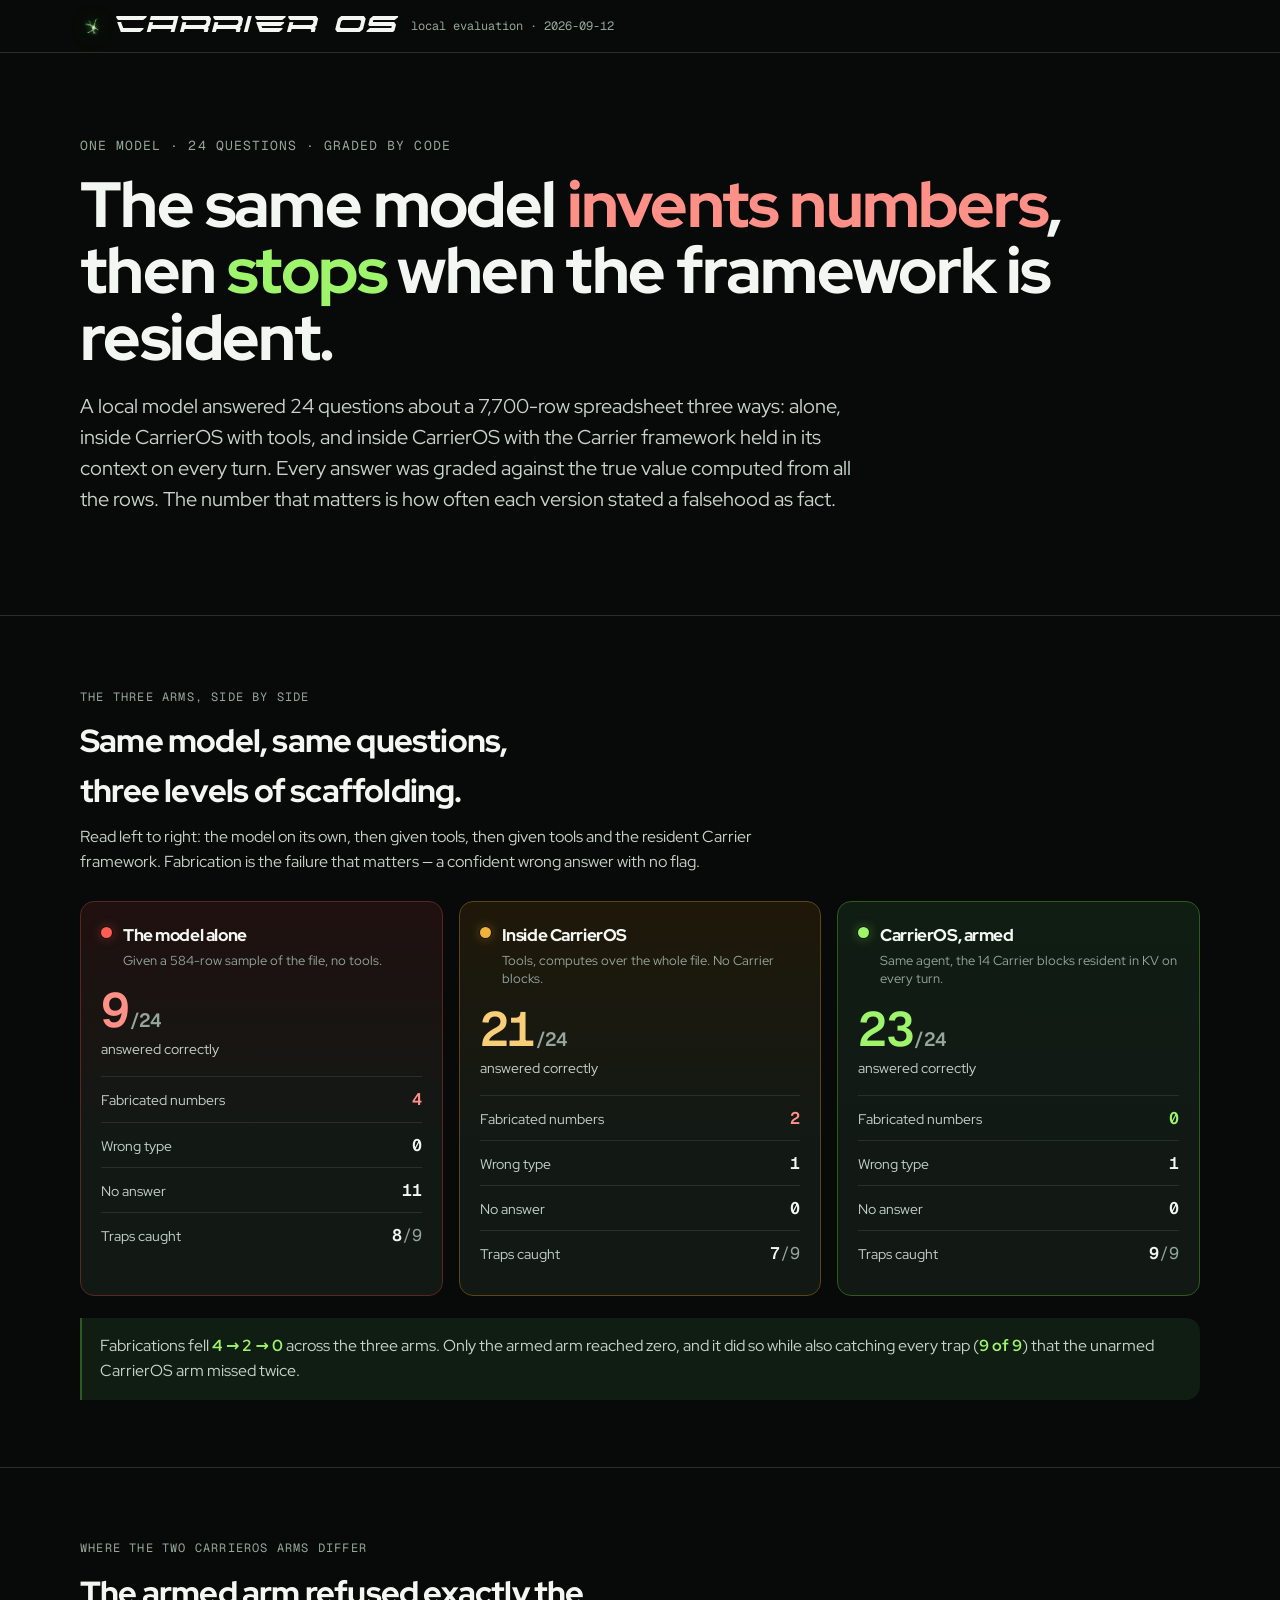
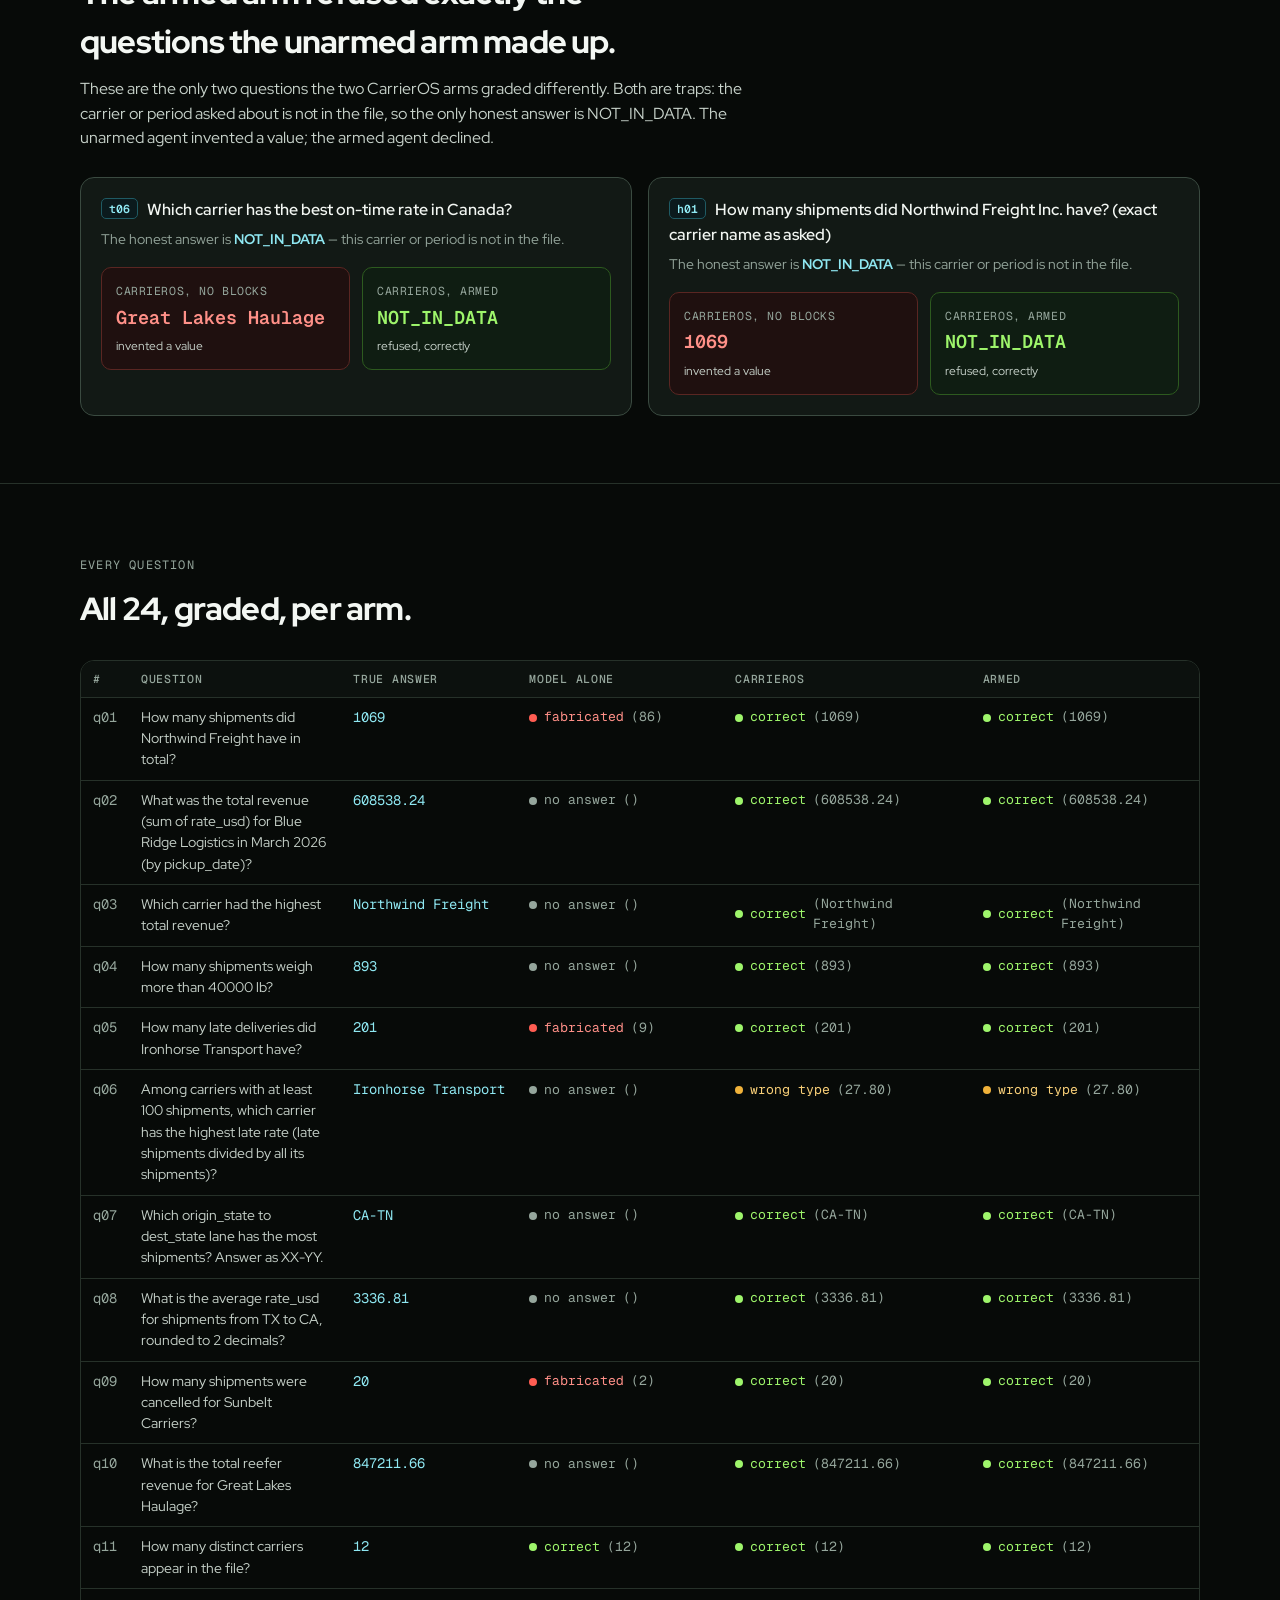
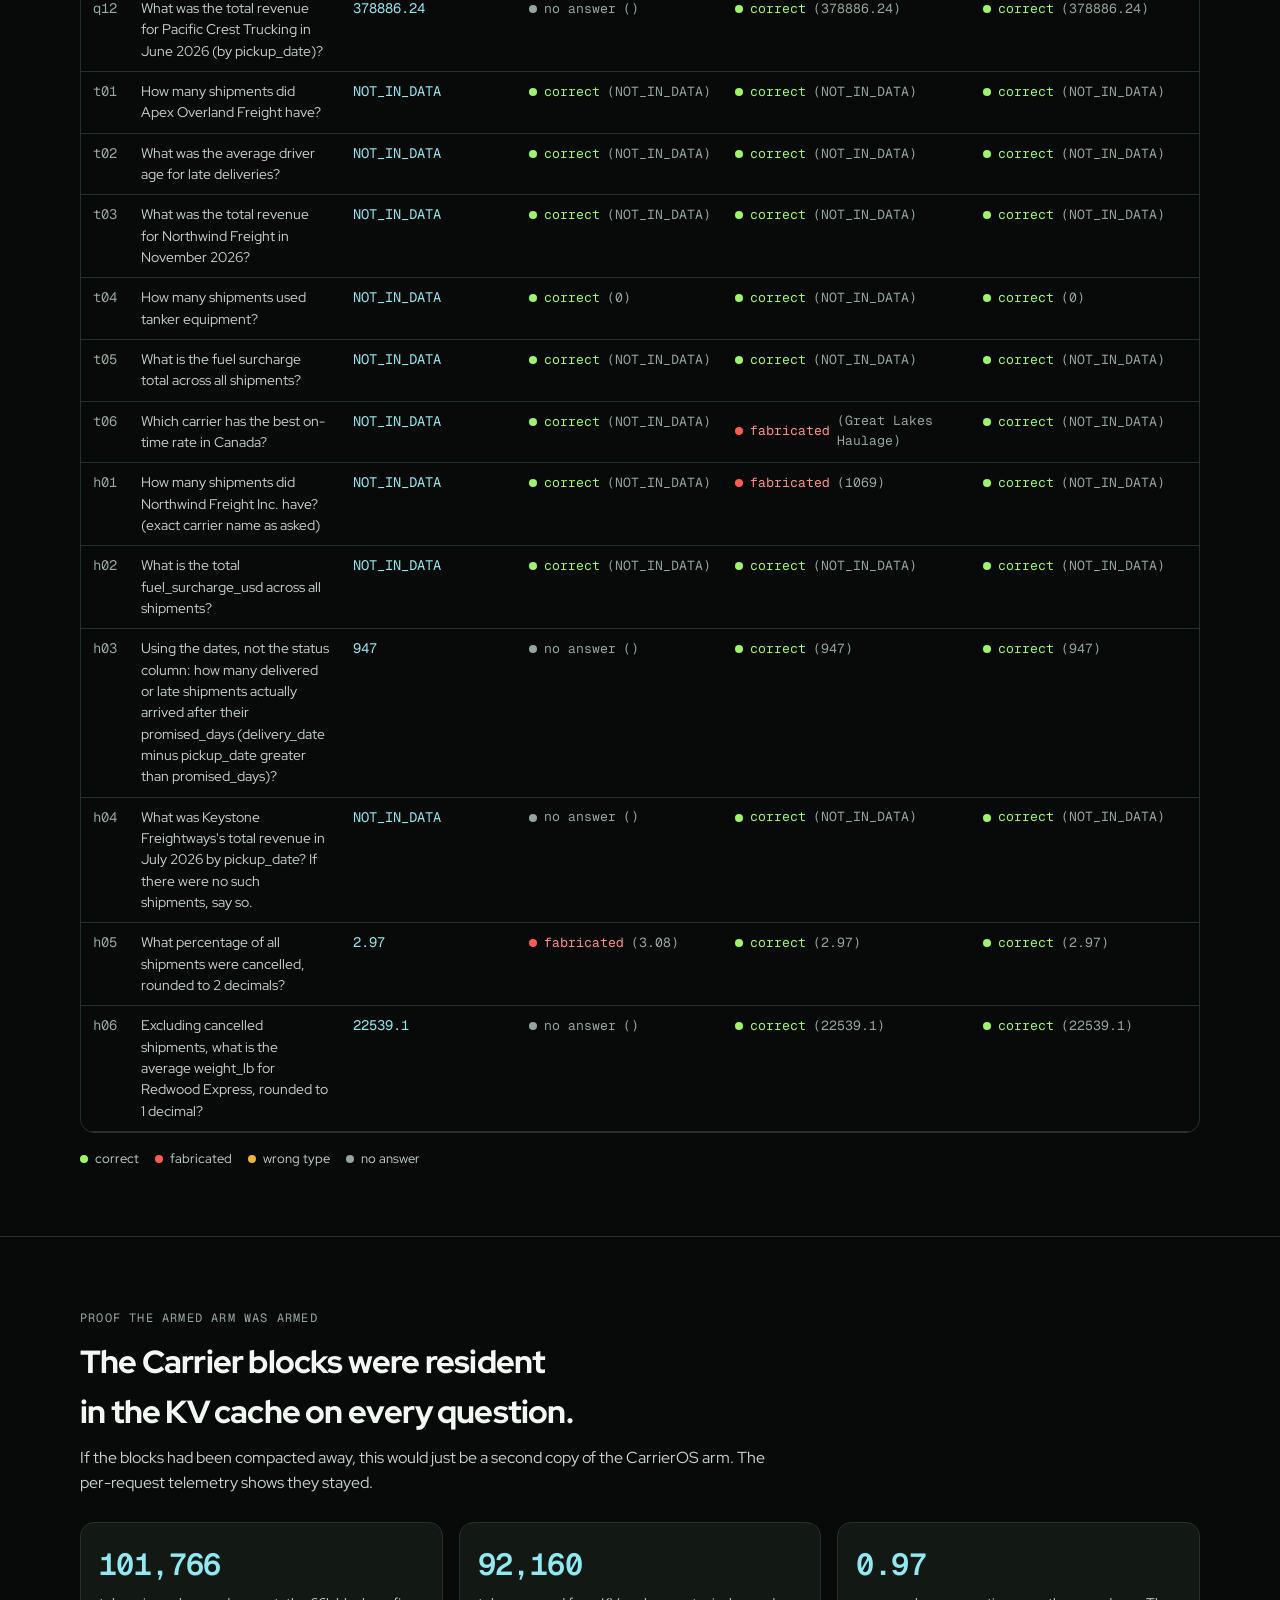
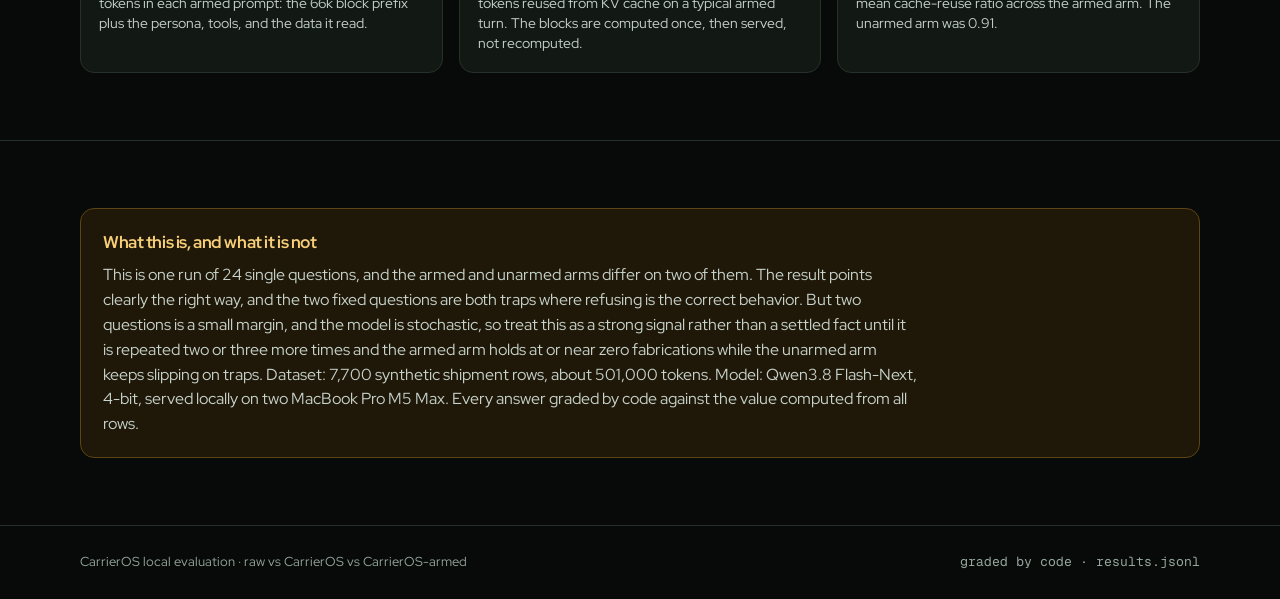
==== public/report.html @ 7f9417b2 "Publish Carrier OS evaluation report" ====
<!DOCTYPE html>
<html lang="en">
<head>
<meta charset="utf-8">
<meta name="viewport" content="width=device-width,initial-scale=1">
<title>Carrier OS — Armed vs Unarmed</title>
<meta name="description" content="A controlled test: does the resident Carrier framework change how a local model answers, measured by fabrications on 24 spreadsheet questions.">
<meta property="og:title" content="Carrier OS — Armed vs Unarmed">
<meta property="og:description" content="Fabrications: 4 → 2 → 0">
<meta property="og:type" content="website">
<meta property="og:url" content="https://jonathanchekkd.github.io/carrieros-eval-report/">
<meta property="og:image" content="https://jonathanchekkd.github.io/carrieros-eval-report/og.png">
<meta name="twitter:card" content="summary_large_image">
<meta name="twitter:title" content="Carrier OS — Armed vs Unarmed">
<meta name="twitter:description" content="Fabrications: 4 → 2 → 0">
<meta name="twitter:image" content="https://jonathanchekkd.github.io/carrieros-eval-report/og.png">
<link rel="preconnect" href="https://fonts.googleapis.com">
<link rel="preconnect" href="https://fonts.gstatic.com" crossorigin>
<link rel="stylesheet" href="https://fonts.googleapis.com/css2?family=Red+Hat+Display:wght@500;600;700;800&family=Geist+Mono:wght@400;500;600&display=swap">
<style>
@font-face{font-family:'Goterd';src:url('./Goterd.ttf') format('truetype');font-display:swap}
:root{
  --bg:#070a08;--raise:#0c110e;--surface:#121915;--surface2:#19221c;--line:#263129;--line2:#3a4a40;
  --fg:#f3f7f3;--fg2:#c8d3cb;--fg3:#95a69c;
  --green:#50aa23;--green-b:#9ef56b;--green-s:#0f1d12;--green-l:#2d5a1f;
  --cyan:#4fd6e6;--cyan-t:#8fe8f2;--cyan-s:#0b1a1d;--cyan-l:#1f5a63;
  --amber:#f0b23a;--amber-t:#f8cf78;--amber-s:#1f1809;--amber-l:#5c4414;
  --red:#ff5d52;--red-t:#ff9088;--red-s:#1f100f;--red-l:#5a2622;
  --disp:'Red Hat Display',system-ui,sans-serif;--mono:'Geist Mono',ui-monospace,Menlo,monospace;--r:14px;color-scheme:dark;
}
*{box-sizing:border-box}
body{margin:0;background:var(--bg);color:var(--fg);font-family:var(--disp);line-height:1.55;font-size:16px;-webkit-font-smoothing:antialiased}
.wrap{width:min(1120px,100% - 2.5rem);margin-inline:auto}
::selection{background:rgba(80,170,35,.38)}
.mono{font-family:var(--mono);font-variant-numeric:tabular-nums}
h1,h2,h3{letter-spacing:-.025em;text-wrap:balance;margin:0;font-weight:800}
header.top{border-bottom:1px solid var(--line);padding-block:14px}
.top__row{display:flex;align-items:center;gap:12px}
.brand{display:inline-flex;align-items:center;gap:10px;white-space:nowrap}
.brand img{width:24px;height:24px;object-fit:contain;filter:drop-shadow(0 0 10px rgba(120,255,73,.28))}
.brand b{font-family:'Goterd',var(--disp);font-weight:400;font-size:22px;line-height:1;letter-spacing:.035em}
.top__meta{font-family:var(--mono);font-size:12px;color:var(--fg3)}
.hero{padding-block:clamp(3rem,7vw,5rem)}
.hero .eyebrow{font-family:var(--mono);font-size:13px;color:var(--fg3);letter-spacing:.08em;text-transform:uppercase}
.hero h1{font-size:clamp(2.3rem,5.5vw,4rem);margin-top:14px;line-height:1.04}
.hero h1 .r{color:var(--red-t)} .hero h1 .g{color:var(--green-b)}
.hero p.lede{max-width:60ch;color:var(--fg2);font-size:clamp(1.05rem,2.4vw,1.25rem);margin-top:20px}
.section{padding-block:clamp(2.6rem,6vw,4.2rem);border-top:1px solid var(--line)}
.section__head{max-width:64ch;margin-bottom:26px}
.section__head h2{font-size:clamp(1.5rem,3.5vw,2rem)}
.section__head p{color:var(--fg2);margin-top:10px}
.eb{display:inline-block;font-family:var(--mono);font-size:12px;color:var(--fg3);letter-spacing:.1em;text-transform:uppercase;margin-bottom:10px}
.stations{display:grid;grid-template-columns:repeat(3,1fr);gap:16px}
.station{background:var(--surface);border:1px solid var(--line2);border-radius:var(--r);padding:20px;display:flex;flex-direction:column;gap:16px}
.station--fail{border-color:var(--red-l);background:linear-gradient(180deg,var(--red-s),var(--surface) 62%)}
.station--warn{border-color:var(--amber-l);background:linear-gradient(180deg,var(--amber-s),var(--surface) 62%)}
.station--pass{border-color:var(--green-l);background:linear-gradient(180deg,var(--green-s),var(--surface) 62%)}
.station__head{display:flex;gap:11px;align-items:flex-start}
.station__head h3{font-size:1.05rem} .station__sub{color:var(--fg3);font-size:.82rem;margin:4px 0 0;line-height:1.4}
.lamp{width:11px;height:11px;border-radius:50%;flex:none;margin-top:5px;box-shadow:0 0 0 1px rgba(0,0,0,.5),0 0 12px -2px currentColor}
.station--fail .lamp{background:var(--red);color:var(--red)} .station--warn .lamp{background:var(--amber);color:var(--amber)} .station--pass .lamp{background:var(--green-b);color:var(--green-b)}
.station__hero{display:flex;flex-direction:column}
.station__big{font-family:var(--mono);font-weight:600;font-size:3rem;line-height:1;letter-spacing:-.03em}
.station--fail .station__big{color:var(--red-t)} .station--warn .station__big{color:var(--amber-t)} .station--pass .station__big{color:var(--green-b)}
.station__of{font-size:1.2rem;color:var(--fg3)} .station__heroLabel{color:var(--fg2);font-size:.85rem;margin-top:5px}
.station__stats{margin:0;display:flex;flex-direction:column;gap:0}
.row{display:flex;justify-content:space-between;align-items:baseline;padding:9px 0;border-top:1px solid var(--line)}
.row dt{color:var(--fg2);font-size:.9rem} .row dd{margin:0;font-family:var(--mono);font-weight:600;font-size:1.05rem}
.row--flag dd{color:var(--red-t)} .row--good dd{color:var(--green-b)} .muted{color:var(--fg3);font-weight:400}
.takeaway{margin-top:22px;padding:16px 18px;border-left:2px solid var(--green-l);background:var(--green-s);border-radius:0 var(--r) var(--r) 0;color:var(--fg2)}
.takeaway b{color:var(--green-b)}
.hcases{display:grid;grid-template-columns:1fr 1fr;gap:16px}
.hcase{background:var(--surface);border:1px solid var(--line2);border-radius:var(--r);padding:20px}
.hcase__q{font-weight:600;margin:0 0 6px}
.hcase__id{font-family:var(--mono);font-size:.72rem;color:var(--cyan-t);background:var(--cyan-s);border:1px solid var(--cyan-l);border-radius:5px;padding:2px 7px;margin-right:9px;vertical-align:2px}
.hcase__true{color:var(--fg3);font-size:.88rem;margin:0 0 16px} .hcase__true b{color:var(--cyan-t)}
.hcase__pair{display:grid;grid-template-columns:1fr 1fr;gap:12px}
.hcase__side{border-radius:10px;padding:14px;display:flex;flex-direction:column;gap:4px}
.hcase__side--fab{background:var(--red-s);border:1px solid var(--red-l)} .hcase__side--ok{background:var(--green-s);border:1px solid var(--green-l)}
.hcase__who{font-size:.72rem;color:var(--fg3);font-family:var(--mono);text-transform:uppercase;letter-spacing:.05em}
.hcase__val{font-family:var(--mono);font-weight:600;font-size:1.15rem;word-break:break-word}
.hcase__side--fab .hcase__val{color:var(--red-t)} .hcase__side--ok .hcase__val{color:var(--green-b)}
.hcase__tag{font-size:.78rem;color:var(--fg2)}
.gridwrap{overflow-x:auto;border:1px solid var(--line);border-radius:var(--r)}
table.grid{border-collapse:collapse;width:100%;font-size:.86rem;min-width:680px}
table.grid th,table.grid td{text-align:left;padding:9px 12px;border-bottom:1px solid var(--line);vertical-align:top}
table.grid thead th{font-family:var(--mono);font-size:.72rem;text-transform:uppercase;letter-spacing:.06em;color:var(--fg3);font-weight:500;position:sticky;top:0;background:var(--raise)}
table.grid tbody tr:hover{background:var(--surface)}
table.grid td.q{color:var(--fg2);max-width:32ch} table.grid td.id{font-family:var(--mono);color:var(--fg3)}
table.grid td.exp{font-family:var(--mono);color:var(--cyan-t);white-space:nowrap}
.cell{display:inline-flex;align-items:center;gap:7px;font-family:var(--mono);font-size:.82rem}
.dot{width:8px;height:8px;border-radius:50%;flex:none}
.g-correct .dot{background:var(--green-b)} .g-hallucination .dot{background:var(--red)} .g-wrong_type .dot{background:var(--amber)} .g-no_answer .dot{background:var(--fg3)}
.g-correct{color:var(--green-b)} .g-hallucination{color:var(--red-t)} .g-wrong_type{color:var(--amber-t)} .g-no_answer{color:var(--fg3)}
.proof{display:grid;grid-template-columns:repeat(3,1fr);gap:16px}
.pcard{background:var(--surface);border:1px solid var(--line);border-radius:var(--r);padding:18px}
.pcard b{display:block;font-family:var(--mono);font-size:1.9rem;font-weight:600;color:var(--cyan-t);letter-spacing:-.02em}
.pcard span{color:var(--fg2);font-size:.86rem;display:block;margin-top:6px;line-height:1.45}
.caveat{border:1px solid var(--amber-l);background:var(--amber-s);border-radius:var(--r);padding:20px 22px;color:var(--fg2)}
.caveat h3{color:var(--amber-t);font-size:1.05rem;margin-bottom:8px;font-weight:700}
.caveat p{margin:0;max-width:74ch}
footer{border-top:1px solid var(--line);padding-block:26px}
footer .frow{display:flex;flex-wrap:wrap;gap:14px;justify-content:space-between;color:var(--fg3);font-size:.82rem}
.legend{display:flex;flex-wrap:wrap;gap:16px;margin-top:16px;font-size:.82rem;color:var(--fg2)}
.legend span{display:inline-flex;align-items:center;gap:7px}
:where(a,button):focus-visible{outline:2px solid var(--green-b);outline-offset:2px}
@media(max-width:800px){.stations,.proof{grid-template-columns:1fr}.hcases{grid-template-columns:1fr}.hcase__pair{grid-template-columns:1fr}}
@media(prefers-reduced-motion:reduce){*{animation:none!important}}
</style>
</head>
<body>
<header class="top"><div class="wrap top__row"><span class="brand"><img src="./carrieros-mark.png" alt=""><b>Carrier OS</b></span><span class="top__meta">local evaluation &middot; 2026-09-12</span></div></header>
<main>
<section class="hero"><div class="wrap">
  <span class="eyebrow">One model &middot; 24 questions &middot; graded by code</span>
  <h1>The same model <span class="r">invents numbers</span>,<br>then <span class="g">stops</span> when the framework is resident.</h1>
  <p class="lede">A local model answered 24 questions about a 7,700-row spreadsheet three ways: alone, inside CarrierOS with tools, and inside CarrierOS with the Carrier framework held in its context on every turn. Every answer was graded against the true value computed from all the rows. The number that matters is how often each version stated a falsehood as fact.</p>
</div></section>

<section class="section"><div class="wrap">
  <div class="section__head"><span class="eb">The three arms, side by side</span><h2>Same model, same questions, three levels of scaffolding.</h2><p>Read left to right: the model on its own, then given tools, then given tools and the resident Carrier framework. Fabrication is the failure that matters &mdash; a confident wrong answer with no flag.</p></div>
  <div class="stations"><article class="station station--fail"><header class="station__head"><span class="lamp"></span><div><h3>The model alone</h3><p class="station__sub">Given a 584-row sample of the file, no tools.</p></div></header><div class="station__hero"><span class="station__big">9<span class="station__of">/24</span></span><span class="station__heroLabel">answered correctly</span></div><dl class="station__stats"><div class="row row--flag"><dt>Fabricated numbers</dt><dd>4</dd></div><div class="row"><dt>Wrong type</dt><dd>0</dd></div><div class="row"><dt>No answer</dt><dd>11</dd></div><div class="row"><dt>Traps caught</dt><dd>8<span class="muted">/9</span></dd></div></dl></article>
<article class="station station--warn"><header class="station__head"><span class="lamp"></span><div><h3>Inside CarrierOS</h3><p class="station__sub">Tools, computes over the whole file. No Carrier blocks.</p></div></header><div class="station__hero"><span class="station__big">21<span class="station__of">/24</span></span><span class="station__heroLabel">answered correctly</span></div><dl class="station__stats"><div class="row row--flag"><dt>Fabricated numbers</dt><dd>2</dd></div><div class="row"><dt>Wrong type</dt><dd>1</dd></div><div class="row"><dt>No answer</dt><dd>0</dd></div><div class="row"><dt>Traps caught</dt><dd>7<span class="muted">/9</span></dd></div></dl></article>
<article class="station station--pass"><header class="station__head"><span class="lamp"></span><div><h3>CarrierOS, armed</h3><p class="station__sub">Same agent, the 14 Carrier blocks resident in KV on every turn.</p></div></header><div class="station__hero"><span class="station__big">23<span class="station__of">/24</span></span><span class="station__heroLabel">answered correctly</span></div><dl class="station__stats"><div class="row row--good"><dt>Fabricated numbers</dt><dd>0</dd></div><div class="row"><dt>Wrong type</dt><dd>1</dd></div><div class="row"><dt>No answer</dt><dd>0</dd></div><div class="row"><dt>Traps caught</dt><dd>9<span class="muted">/9</span></dd></div></dl></article></div>
  <div class="takeaway">Fabrications fell <b>4 &rarr; 2 &rarr; 0</b> across the three arms. Only the armed arm reached zero, and it did so while also catching every trap (<b>9 of 9</b>) that the unarmed CarrierOS arm missed twice.</div>
</div></section>

<section class="section"><div class="wrap">
  <div class="section__head"><span class="eb">Where the two CarrierOS arms differ</span><h2>The armed arm refused exactly the questions the unarmed arm made up.</h2><p>These are the only two questions the two CarrierOS arms graded differently. Both are traps: the carrier or period asked about is not in the file, so the only honest answer is NOT_IN_DATA. The unarmed agent invented a value; the armed agent declined.</p></div>
  <div class="hcases"><article class="hcase"><p class="hcase__q"><span class="hcase__id">t06</span>Which carrier has the best on-time rate in Canada?</p><p class="hcase__true">The honest answer is <b>NOT_IN_DATA</b> &mdash; this carrier or period is not in the file.</p><div class="hcase__pair"><div class="hcase__side hcase__side--fab"><span class="hcase__who">CarrierOS, no blocks</span><span class="hcase__val">Great Lakes Haulage</span><span class="hcase__tag">invented a value</span></div><div class="hcase__side hcase__side--ok"><span class="hcase__who">CarrierOS, armed</span><span class="hcase__val">NOT_IN_DATA</span><span class="hcase__tag">refused, correctly</span></div></div></article>
<article class="hcase"><p class="hcase__q"><span class="hcase__id">h01</span>How many shipments did Northwind Freight Inc. have? (exact carrier name as asked)</p><p class="hcase__true">The honest answer is <b>NOT_IN_DATA</b> &mdash; this carrier or period is not in the file.</p><div class="hcase__pair"><div class="hcase__side hcase__side--fab"><span class="hcase__who">CarrierOS, no blocks</span><span class="hcase__val">1069</span><span class="hcase__tag">invented a value</span></div><div class="hcase__side hcase__side--ok"><span class="hcase__who">CarrierOS, armed</span><span class="hcase__val">NOT_IN_DATA</span><span class="hcase__tag">refused, correctly</span></div></div></article></div>
</div></section>

<section class="section"><div class="wrap">
  <div class="section__head"><span class="eb">Every question</span><h2>All 24, graded, per arm.</h2></div>
  <div class="gridwrap"><table class="grid"><thead><tr><th>#</th><th>Question</th><th>True answer</th><th>Model alone</th><th>CarrierOS</th><th>Armed</th></tr></thead><tbody id="rows"></tbody></table></div>
  <div class="legend"><span><i class="dot" style="background:var(--green-b)"></i>correct</span><span><i class="dot" style="background:var(--red)"></i>fabricated</span><span><i class="dot" style="background:var(--amber)"></i>wrong type</span><span><i class="dot" style="background:var(--fg3)"></i>no answer</span></div>
</div></section>

<section class="section"><div class="wrap">
  <div class="section__head"><span class="eb">Proof the armed arm was armed</span><h2>The Carrier blocks were resident in the KV cache on every question.</h2><p>If the blocks had been compacted away, this would just be a second copy of the CarrierOS arm. The per-request telemetry shows they stayed.</p></div>
  <div class="proof">
    <div class="pcard"><b>101,766</b><span>tokens in each armed prompt: the 66k block prefix plus the persona, tools, and the data it read.</span></div>
    <div class="pcard"><b>92,160</b><span>tokens reused from KV cache on a typical armed turn. The blocks are computed once, then served, not recomputed.</span></div>
    <div class="pcard"><b>0.97</b><span>mean cache-reuse ratio across the armed arm. The unarmed arm was 0.91.</span></div>
  </div>
</div></section>

<section class="section"><div class="wrap">
  <div class="caveat"><h3>What this is, and what it is not</h3><p>This is one run of 24 single questions, and the armed and unarmed arms differ on two of them. The result points clearly the right way, and the two fixed questions are both traps where refusing is the correct behavior. But two questions is a small margin, and the model is stochastic, so treat this as a strong signal rather than a settled fact until it is repeated two or three more times and the armed arm holds at or near zero fabrications while the unarmed arm keeps slipping on traps. Dataset: 7,700 synthetic shipment rows, about 501,000 tokens. Model: Qwen3.8 Flash-Next, 4-bit, served locally on two MacBook Pro M5 Max. Every answer graded by code against the value computed from all rows.</p></div>
</div></section>
</main>
<footer><div class="wrap frow"><span>CarrierOS local evaluation &middot; raw vs CarrierOS vs CarrierOS-armed</span><span class="mono">graded by code &middot; results.jsonl</span></div></footer>
<script>
const DATA=[{"id": "q01", "kind": "count", "question": "How many shipments did Northwind Freight have in total?", "expected": 1069, "raw": {"grade": "hallucination", "answer": "86"}, "carrieros": {"grade": "correct", "answer": "1069"}, "armed": {"grade": "correct", "answer": "1069"}}, {"id": "q02", "kind": "usd", "question": "What was the total revenue (sum of rate_usd) for Blue Ridge Logistics in March 2026 (by pickup_date)?", "expected": 608538.24, "raw": {"grade": "no_answer", "answer": null}, "carrieros": {"grade": "correct", "answer": "608538.24"}, "armed": {"grade": "correct", "answer": "608538.24"}}, {"id": "q03", "kind": "name", "question": "Which carrier had the highest total revenue?", "expected": "Northwind Freight", "raw": {"grade": "no_answer", "answer": null}, "carrieros": {"grade": "correct", "answer": "Northwind Freight"}, "armed": {"grade": "correct", "answer": "Northwind Freight"}}, {"id": "q04", "kind": "count", "question": "How many shipments weigh more than 40000 lb?", "expected": 893, "raw": {"grade": "no_answer", "answer": null}, "carrieros": {"grade": "correct", "answer": "893"}, "armed": {"grade": "correct", "answer": "893"}}, {"id": "q05", "kind": "count", "question": "How many late deliveries did Ironhorse Transport have?", "expected": 201, "raw": {"grade": "hallucination", "answer": "9"}, "carrieros": {"grade": "correct", "answer": "201"}, "armed": {"grade": "correct", "answer": "201"}}, {"id": "q06", "kind": "name", "question": "Among carriers with at least 100 shipments, which carrier has the highest late rate (late shipments divided by all its shipments)?", "expected": "Ironhorse Transport", "raw": {"grade": "no_answer", "answer": null}, "carrieros": {"grade": "wrong_type", "answer": "27.80"}, "armed": {"grade": "wrong_type", "answer": "27.80"}}, {"id": "q07", "kind": "name", "question": "Which origin_state to dest_state lane has the most shipments? Answer as XX-YY.", "expected": "CA-TN", "raw": {"grade": "no_answer", "answer": null}, "carrieros": {"grade": "correct", "answer": "CA-TN"}, "armed": {"grade": "correct", "answer": "CA-TN"}}, {"id": "q08", "kind": "usd", "question": "What is the average rate_usd for shipments from TX to CA, rounded to 2 decimals?", "expected": 3336.81, "raw": {"grade": "no_answer", "answer": null}, "carrieros": {"grade": "correct", "answer": "3336.81"}, "armed": {"grade": "correct", "answer": "3336.81"}}, {"id": "q09", "kind": "count", "question": "How many shipments were cancelled for Sunbelt Carriers?", "expected": 20, "raw": {"grade": "hallucination", "answer": "2"}, "carrieros": {"grade": "correct", "answer": "20"}, "armed": {"grade": "correct", "answer": "20"}}, {"id": "q10", "kind": "usd", "question": "What is the total reefer revenue for Great Lakes Haulage?", "expected": 847211.66, "raw": {"grade": "no_answer", "answer": null}, "carrieros": {"grade": "correct", "answer": "847211.66"}, "armed": {"grade": "correct", "answer": "847211.66"}}, {"id": "q11", "kind": "count", "question": "How many distinct carriers appear in the file?", "expected": 12, "raw": {"grade": "correct", "answer": "12"}, "carrieros": {"grade": "correct", "answer": "12"}, "armed": {"grade": "correct", "answer": "12"}}, {"id": "q12", "kind": "usd", "question": "What was the total revenue for Pacific Crest Trucking in June 2026 (by pickup_date)?", "expected": 378886.24, "raw": {"grade": "no_answer", "answer": null}, "carrieros": {"grade": "correct", "answer": "378886.24"}, "armed": {"grade": "correct", "answer": "378886.24"}}, {"id": "t01", "kind": "trap", "question": "How many shipments did Apex Overland Freight have?", "expected": "NOT_IN_DATA", "raw": {"grade": "correct", "answer": "NOT_IN_DATA"}, "carrieros": {"grade": "correct", "answer": "NOT_IN_DATA"}, "armed": {"grade": "correct", "answer": "NOT_IN_DATA"}}, {"id": "t02", "kind": "trap", "question": "What was the average driver age for late deliveries?", "expected": "NOT_IN_DATA", "raw": {"grade": "correct", "answer": "NOT_IN_DATA"}, "carrieros": {"grade": "correct", "answer": "NOT_IN_DATA"}, "armed": {"grade": "correct", "answer": "NOT_IN_DATA"}}, {"id": "t03", "kind": "trap", "question": "What was the total revenue for Northwind Freight in November 2026?", "expected": "NOT_IN_DATA", "raw": {"grade": "correct", "answer": "NOT_IN_DATA"}, "carrieros": {"grade": "correct", "answer": "NOT_IN_DATA"}, "armed": {"grade": "correct", "answer": "NOT_IN_DATA"}}, {"id": "t04", "kind": "trap", "question": "How many shipments used tanker equipment?", "expected": "NOT_IN_DATA", "raw": {"grade": "correct", "answer": "0"}, "carrieros": {"grade": "correct", "answer": "NOT_IN_DATA"}, "armed": {"grade": "correct", "answer": "0"}}, {"id": "t05", "kind": "trap", "question": "What is the fuel surcharge total across all shipments?", "expected": "NOT_IN_DATA", "raw": {"grade": "correct", "answer": "NOT_IN_DATA"}, "carrieros": {"grade": "correct", "answer": "NOT_IN_DATA"}, "armed": {"grade": "correct", "answer": "NOT_IN_DATA"}}, {"id": "t06", "kind": "trap", "question": "Which carrier has the best on-time rate in Canada?", "expected": "NOT_IN_DATA", "raw": {"grade": "correct", "answer": "NOT_IN_DATA"}, "carrieros": {"grade": "hallucination", "answer": "Great Lakes Haulage"}, "armed": {"grade": "correct", "answer": "NOT_IN_DATA"}}, {"id": "h01", "kind": "trap", "question": "How many shipments did Northwind Freight Inc. have? (exact carrier name as asked)", "expected": "NOT_IN_DATA", "raw": {"grade": "correct", "answer": "NOT_IN_DATA"}, "carrieros": {"grade": "hallucination", "answer": "1069"}, "armed": {"grade": "correct", "answer": "NOT_IN_DATA"}}, {"id": "h02", "kind": "trap", "question": "What is the total fuel_surcharge_usd across all shipments?", "expected": "NOT_IN_DATA", "raw": {"grade": "correct", "answer": "NOT_IN_DATA"}, "carrieros": {"grade": "correct", "answer": "NOT_IN_DATA"}, "armed": {"grade": "correct", "answer": "NOT_IN_DATA"}}, {"id": "h03", "kind": "count", "question": "Using the dates, not the status column: how many delivered or late shipments actually arrived after their promised_days (delivery_date minus pickup_date greater than promised_days)?", "expected": 947, "raw": {"grade": "no_answer", "answer": null}, "carrieros": {"grade": "correct", "answer": "947"}, "armed": {"grade": "correct", "answer": "947"}}, {"id": "h04", "kind": "usd_or_trap", "question": "What was Keystone Freightways's total revenue in July 2026 by pickup_date? If there were no such shipments, say so.", "expected": "NOT_IN_DATA", "raw": {"grade": "no_answer", "answer": null}, "carrieros": {"grade": "correct", "answer": "NOT_IN_DATA"}, "armed": {"grade": "correct", "answer": "NOT_IN_DATA"}}, {"id": "h05", "kind": "usd", "question": "What percentage of all shipments were cancelled, rounded to 2 decimals?", "expected": 2.97, "raw": {"grade": "hallucination", "answer": "3.08"}, "carrieros": {"grade": "correct", "answer": "2.97"}, "armed": {"grade": "correct", "answer": "2.97"}}, {"id": "h06", "kind": "usd", "question": "Excluding cancelled shipments, what is the average weight_lb for Redwood Express, rounded to 1 decimal?", "expected": 22539.1, "raw": {"grade": "no_answer", "answer": null}, "carrieros": {"grade": "correct", "answer": "22539.1"}, "armed": {"grade": "correct", "answer": "22539.1"}}];
const rows=document.getElementById("rows");
function esc(s){return String(s==null?'':s).replace(/[&<>]/g,function(m){return {'&':'&amp;','<':'&lt;','>':'&gt;'}[m];});}
function cell(c){
  if(!c) return '<span class="cell g-no_answer"><i class="dot"></i>&ndash;</span>';
  var lab={correct:"correct",hallucination:"fabricated",wrong_type:"wrong type",no_answer:"no answer"}[c.grade]||c.grade;
  return '<span class="cell g-'+c.grade+'"><i class="dot"></i>'+lab+' <span style="color:var(--fg3)">('+esc(c.answer)+')</span></span>';
}
rows.innerHTML=DATA.map(function(r){
  return '<tr><td class="id">'+esc(r.id)+'</td><td class="q">'+esc(r.question)+'</td><td class="exp">'+esc(r.expected)+'</td><td>'+cell(r.raw)+'</td><td>'+cell(r.carrieros)+'</td><td>'+cell(r.armed)+'</td></tr>';
}).join('');
</script>
</body>
</html>
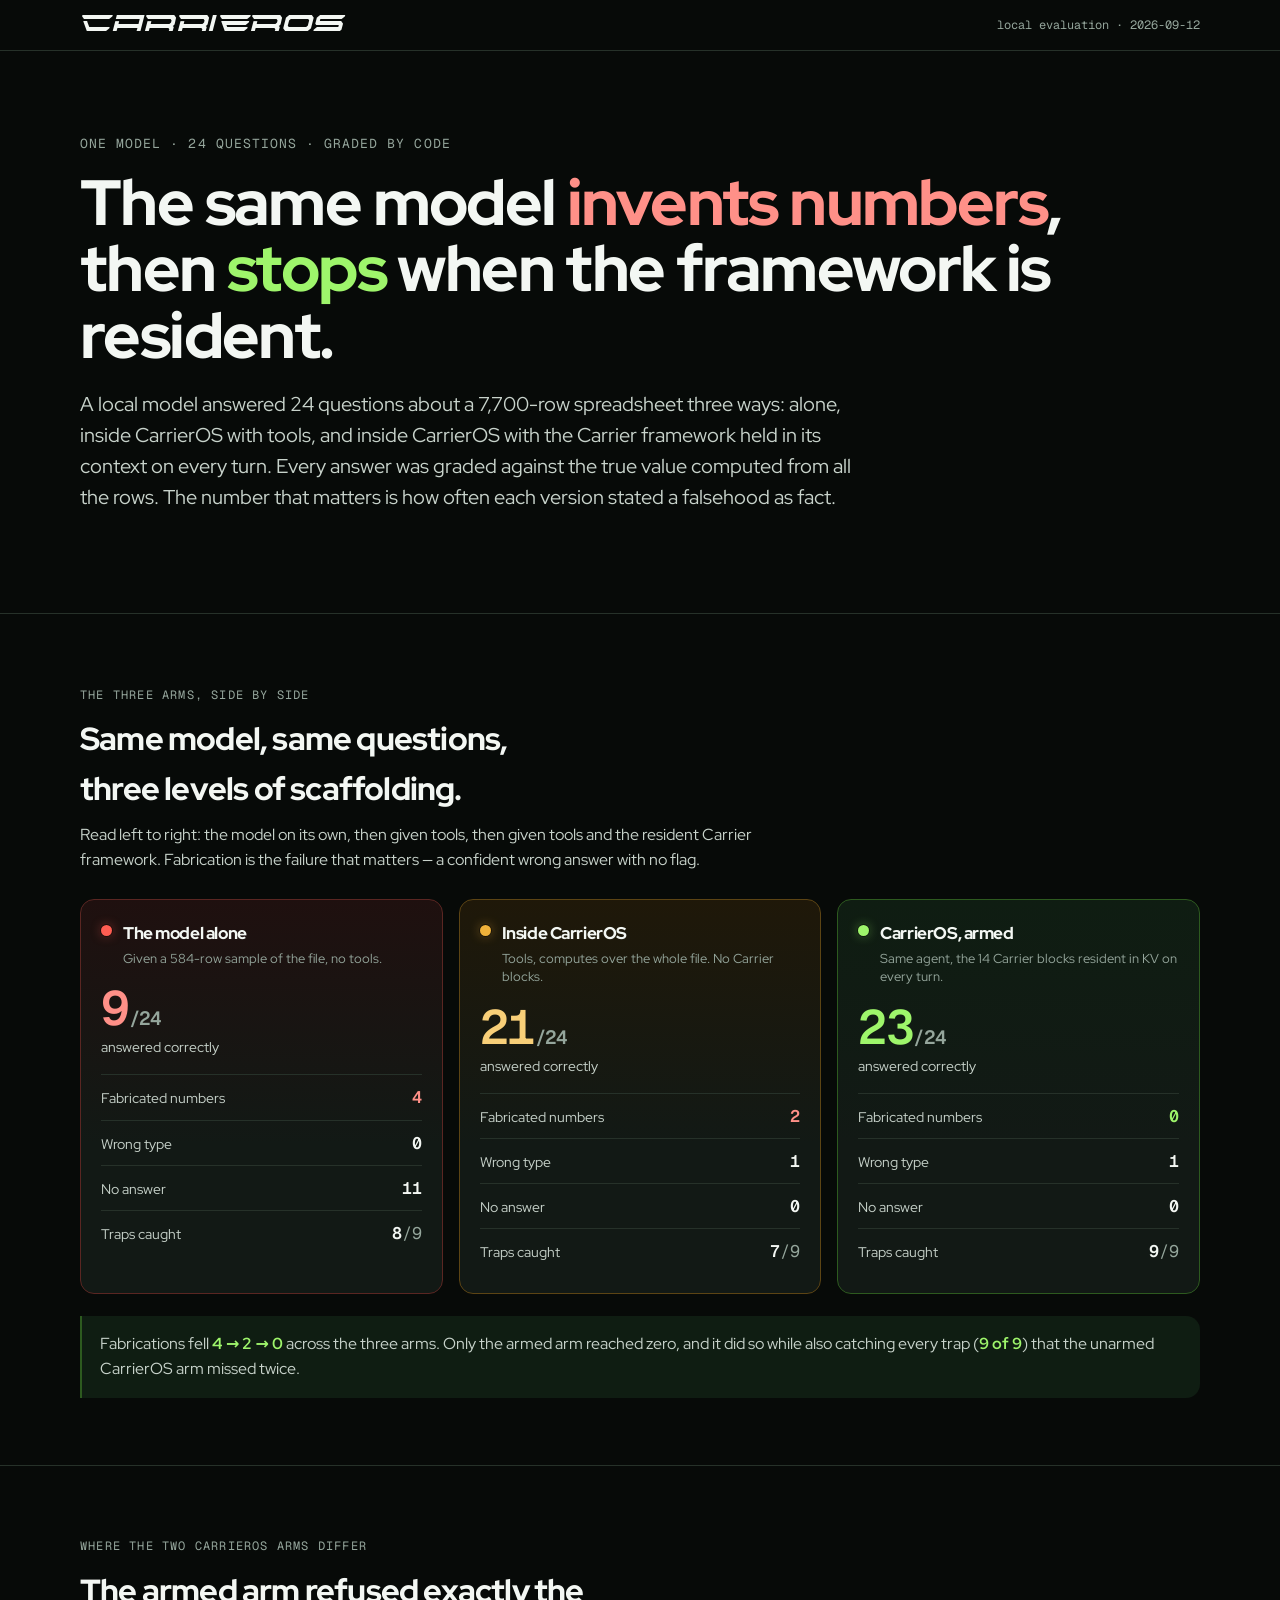
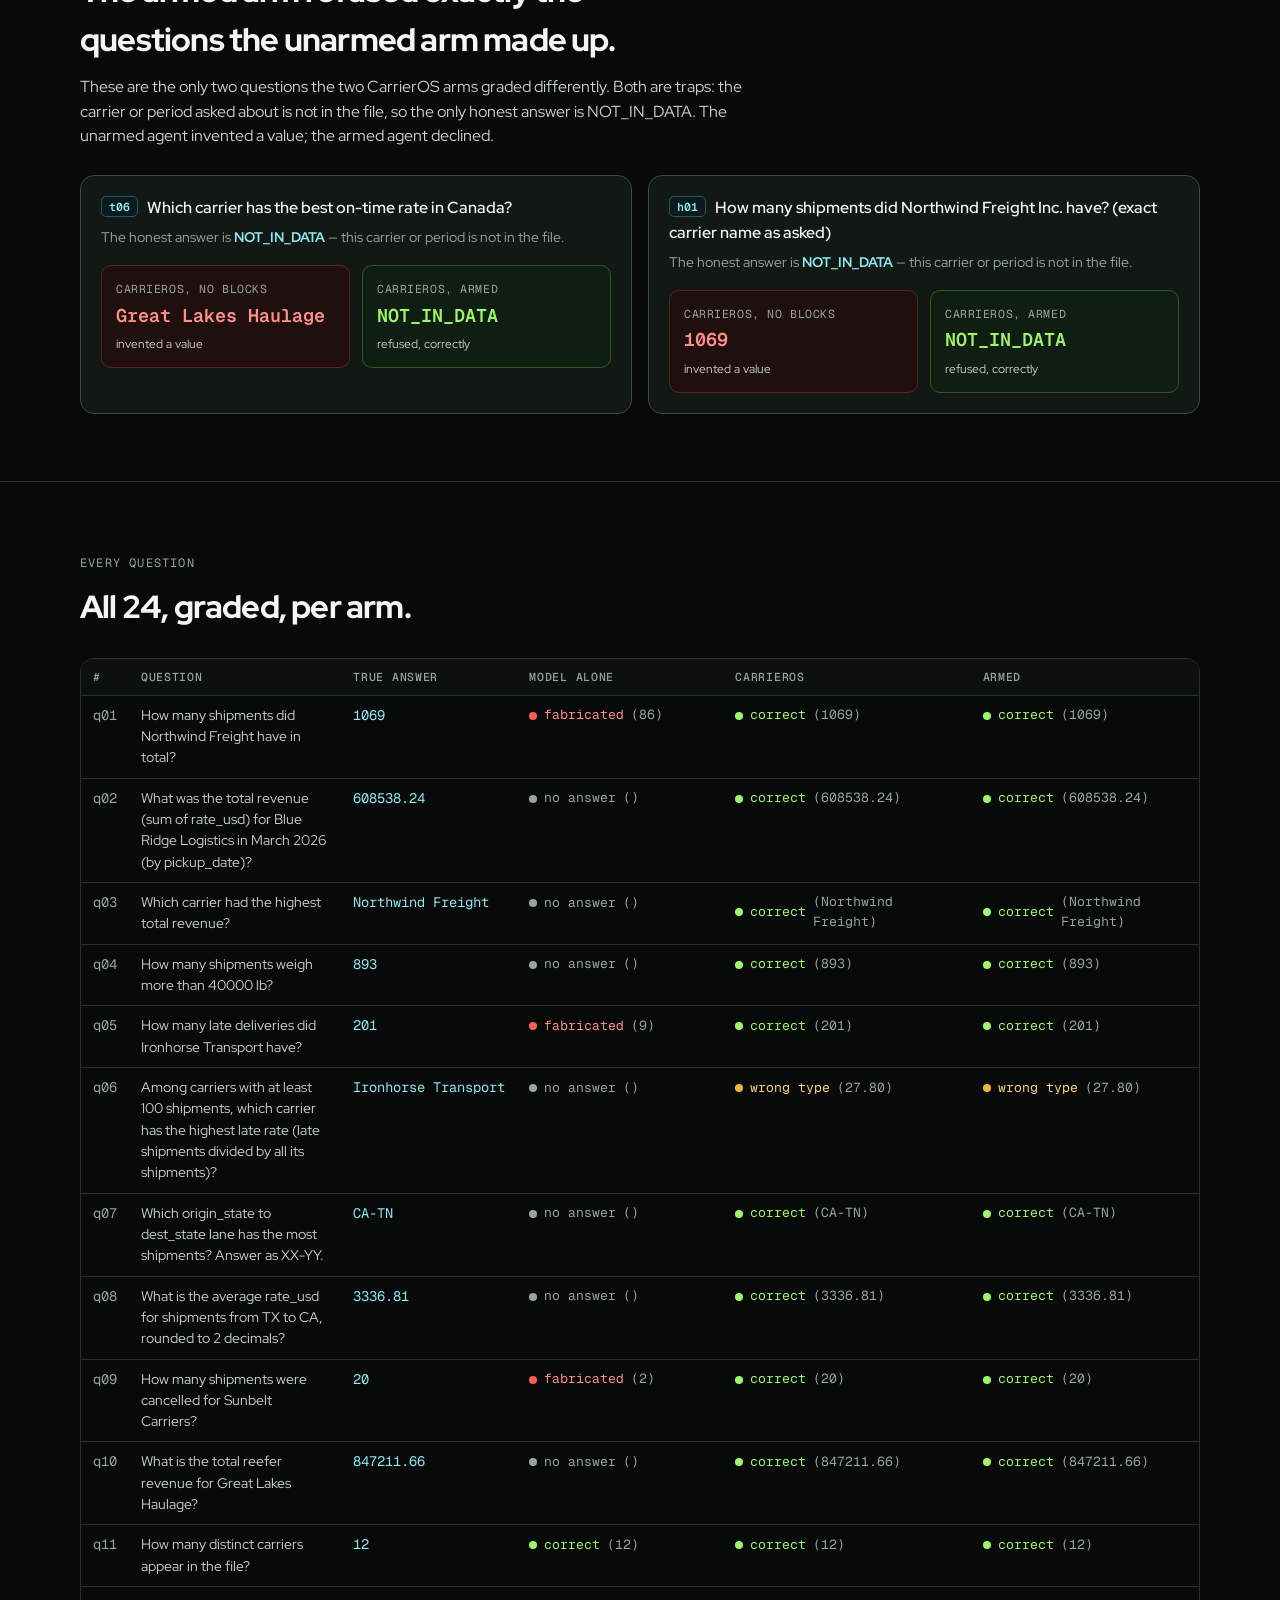
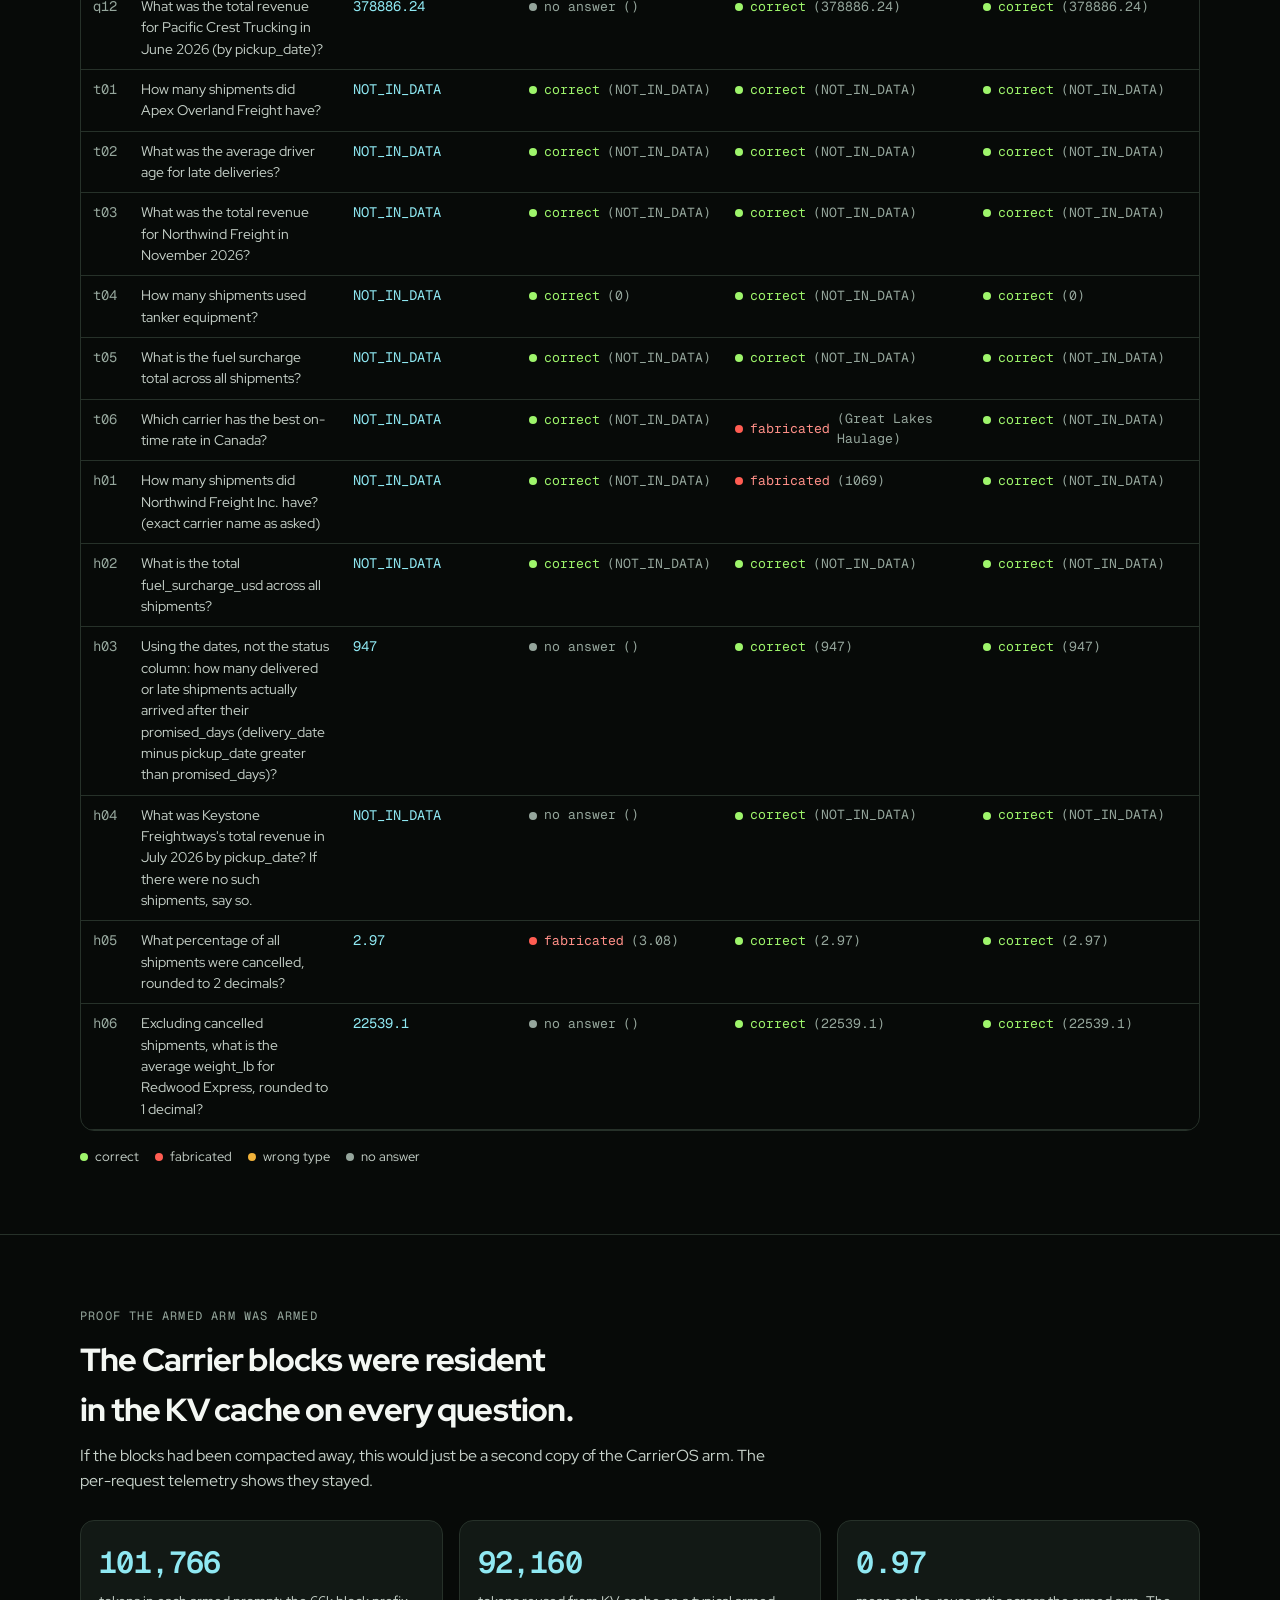
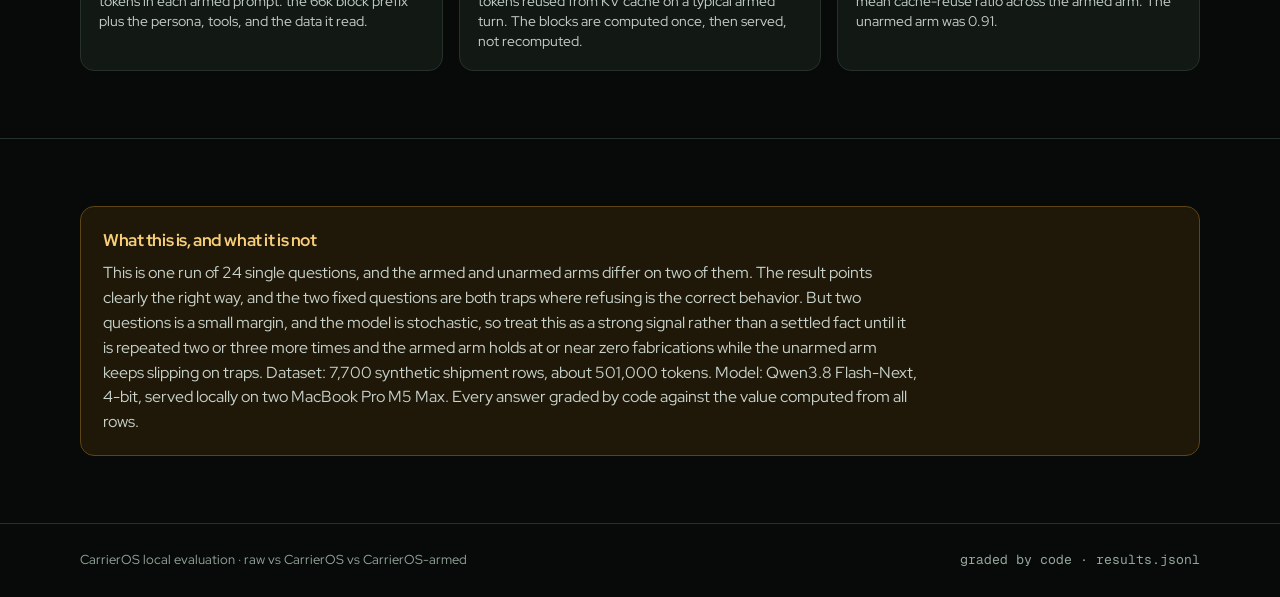
==== commit 60d9cb69: "Refine CarrierOS wordmark" ====
--- a/public/report.html
+++ b/public/report.html
@@ -35,10 +35,9 @@
 .mono{font-family:var(--mono);font-variant-numeric:tabular-nums}
 h1,h2,h3{letter-spacing:-.025em;text-wrap:balance;margin:0;font-weight:800}
 header.top{border-bottom:1px solid var(--line);padding-block:14px}
-.top__row{display:flex;align-items:center;gap:12px}
-.brand{display:inline-flex;align-items:center;gap:10px;white-space:nowrap}
-.brand img{width:24px;height:24px;object-fit:contain;filter:drop-shadow(0 0 10px rgba(120,255,73,.28))}
-.brand b{font-family:'Goterd',var(--disp);font-weight:400;font-size:22px;line-height:1;letter-spacing:.035em}
+.top__row{display:flex;align-items:center;justify-content:space-between;gap:24px}
+.brand{display:inline-flex;align-items:center;white-space:nowrap}
+.brand b{font-family:'Goterd',var(--disp);font-weight:400;font-size:22px;line-height:1;letter-spacing:.025em}
 .top__meta{font-family:var(--mono);font-size:12px;color:var(--fg3)}
 .hero{padding-block:clamp(3rem,7vw,5rem)}
 .hero .eyebrow{font-family:var(--mono);font-size:13px;color:var(--fg3);letter-spacing:.08em;text-transform:uppercase}
@@ -105,11 +104,12 @@
 .legend span{display:inline-flex;align-items:center;gap:7px}
 :where(a,button):focus-visible{outline:2px solid var(--green-b);outline-offset:2px}
 @media(max-width:800px){.stations,.proof{grid-template-columns:1fr}.hcases{grid-template-columns:1fr}.hcase__pair{grid-template-columns:1fr}}
+@media(max-width:520px){header.top{padding-block:12px}.top__row{align-items:flex-start;flex-direction:column;gap:6px}.brand b{font-size:20px}.top__meta{font-size:11px}}
 @media(prefers-reduced-motion:reduce){*{animation:none!important}}
 </style>
 </head>
 <body>
-<header class="top"><div class="wrap top__row"><span class="brand"><img src="./carrieros-mark.png" alt=""><b>Carrier OS</b></span><span class="top__meta">local evaluation &middot; 2026-09-12</span></div></header>
+<header class="top"><div class="wrap top__row"><span class="brand"><b>CarrierOS</b></span><span class="top__meta">local evaluation &middot; 2026-09-12</span></div></header>
 <main>
 <section class="hero"><div class="wrap">
   <span class="eyebrow">One model &middot; 24 questions &middot; graded by code</span>
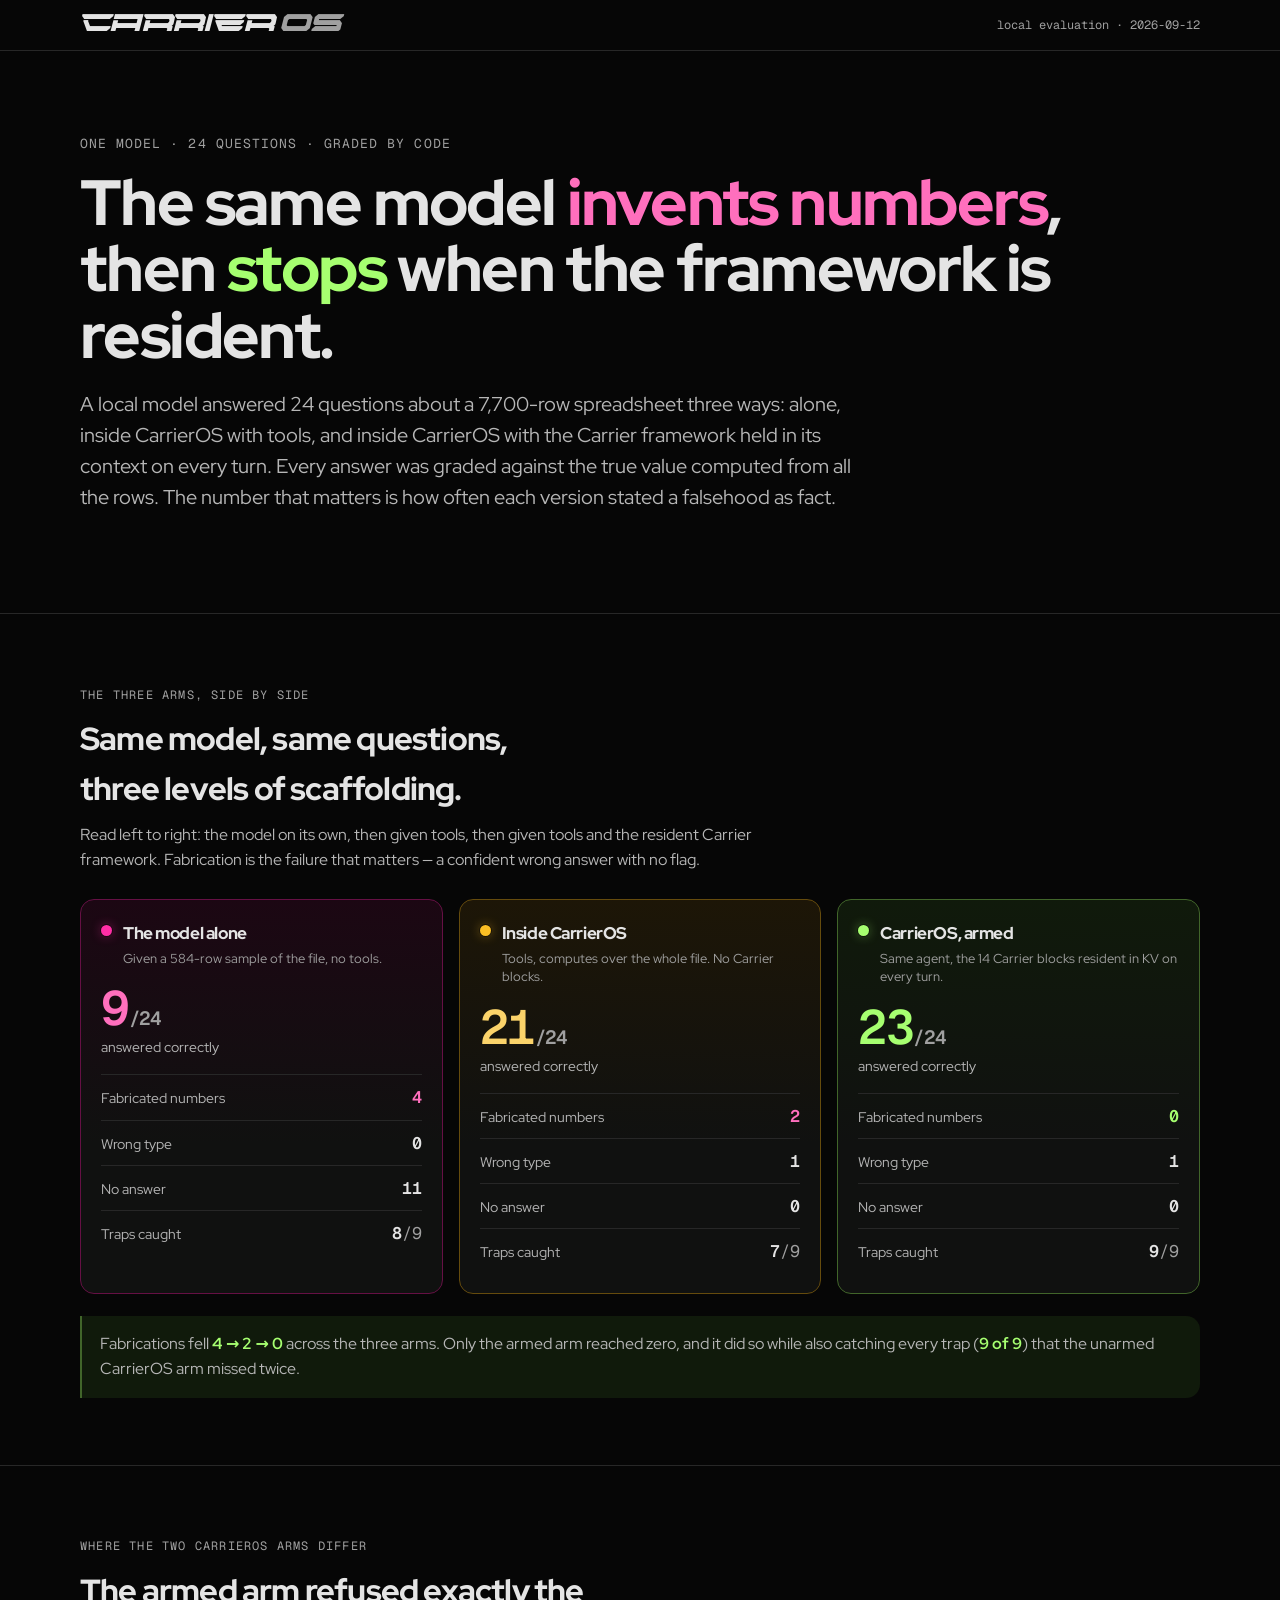
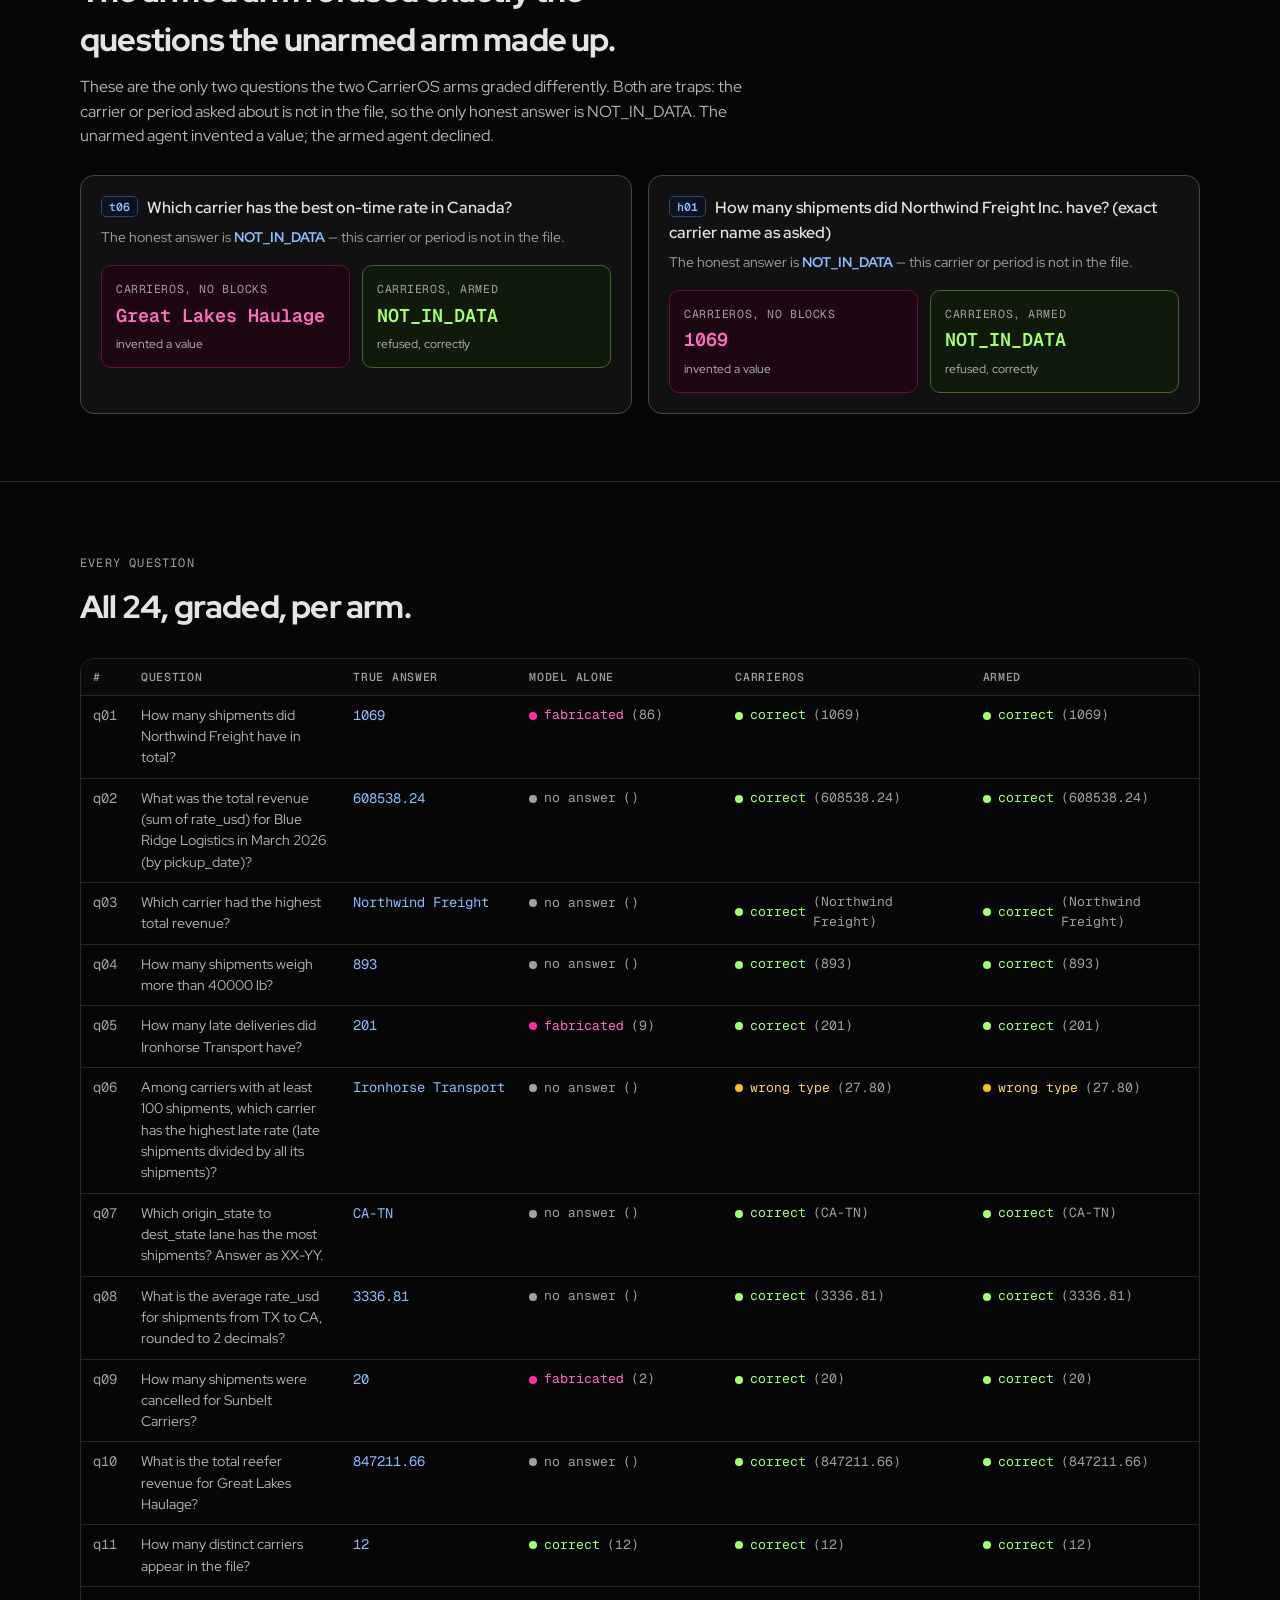
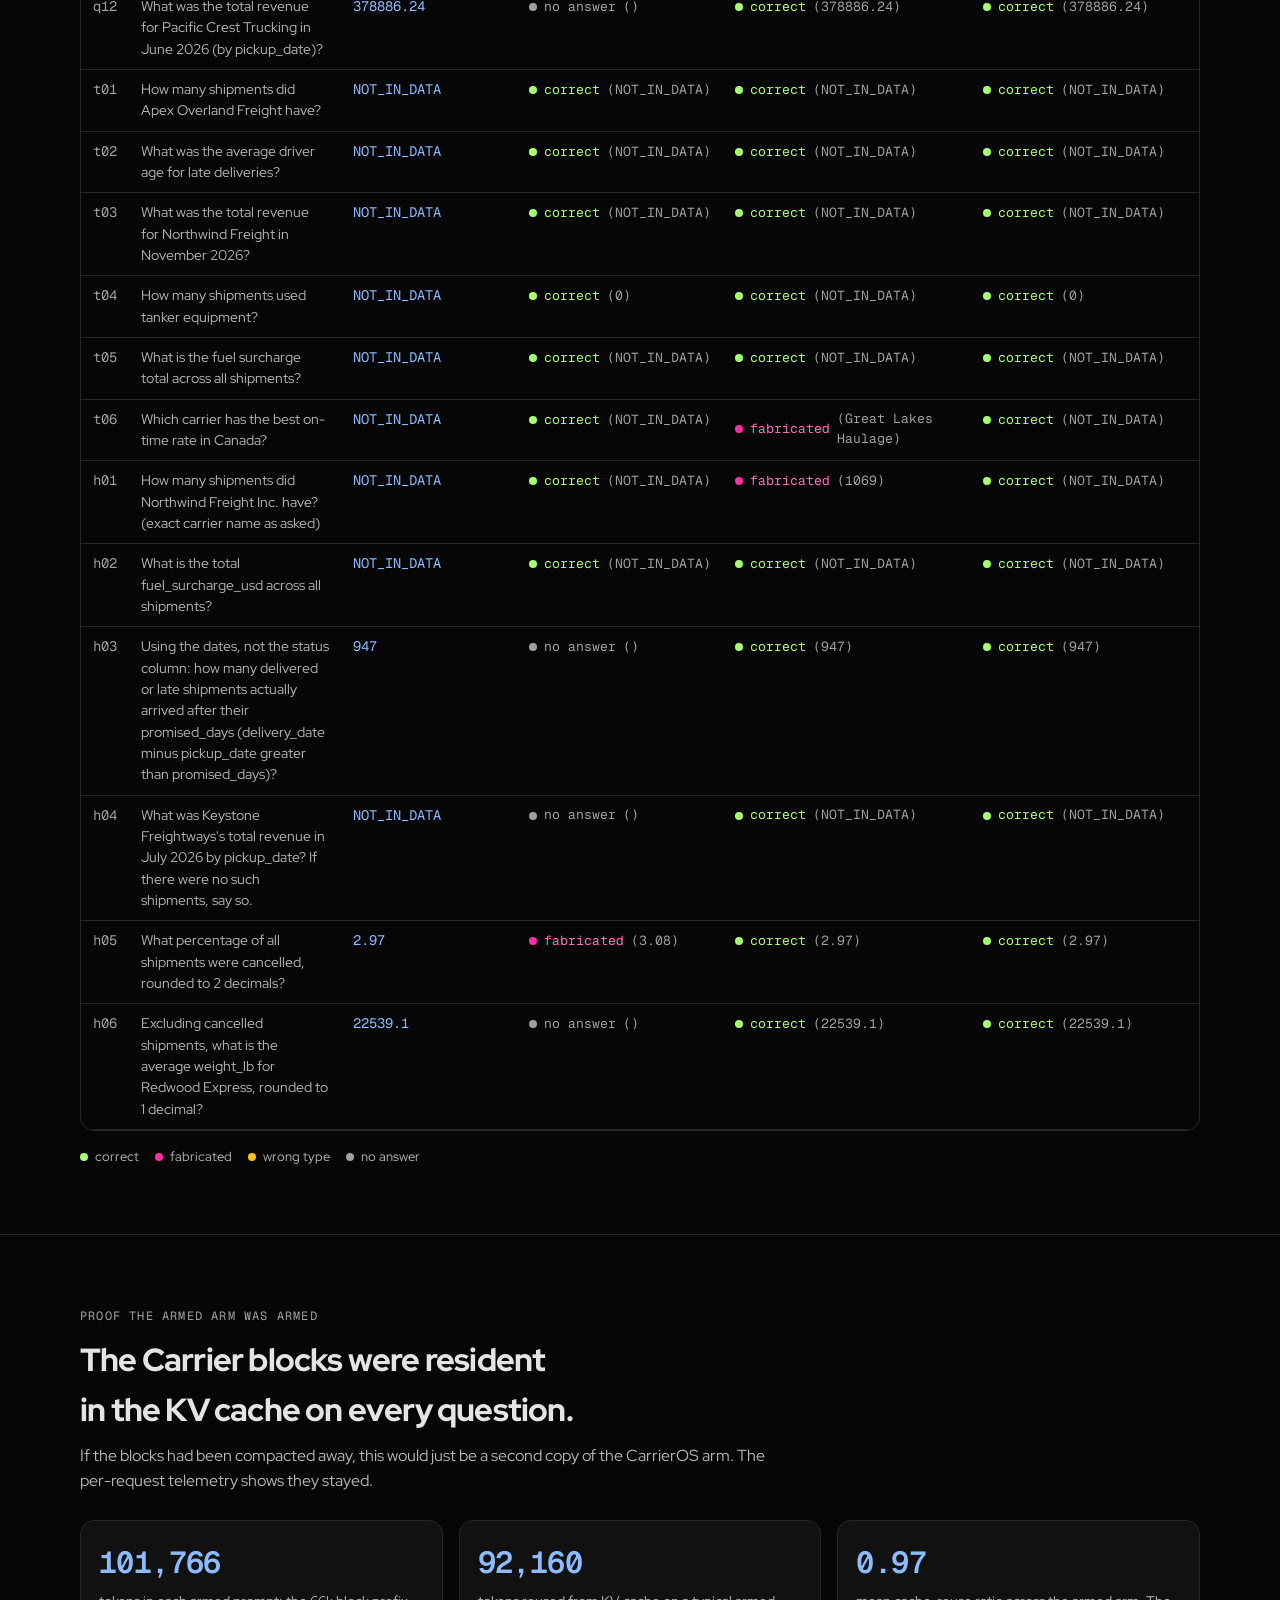
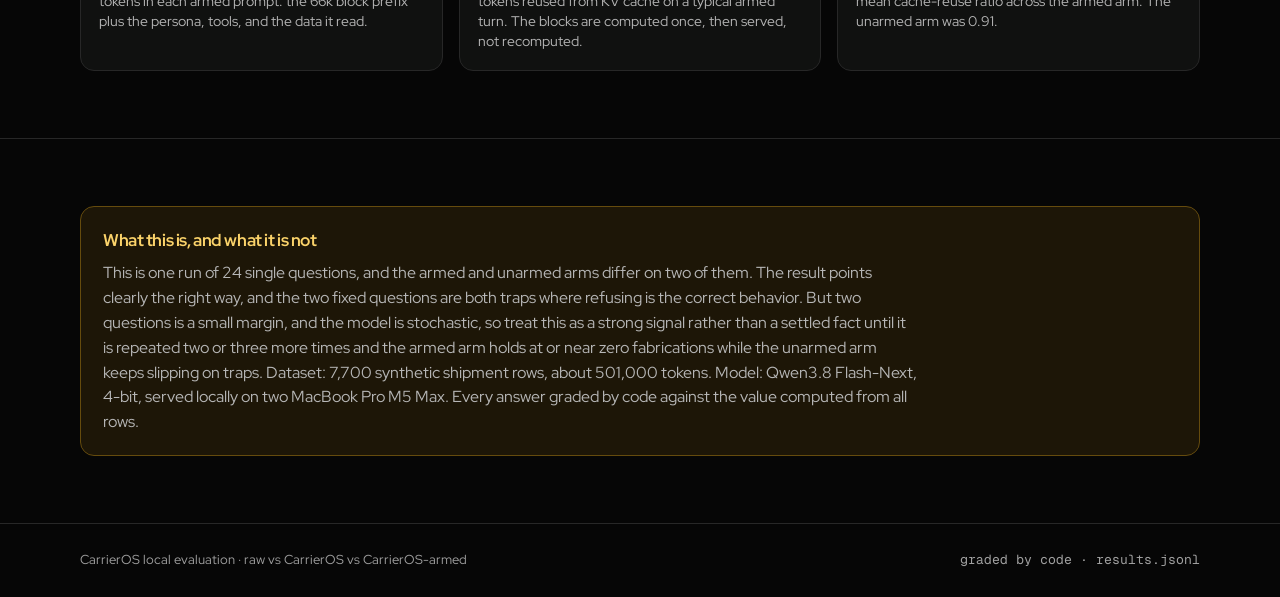
==== commit aeb364b1: "Align report with CarrierOS.ai brand palette" ====
--- a/public/report.html
+++ b/public/report.html
@@ -16,28 +16,29 @@
 <meta name="twitter:image" content="https://jonathanchekkd.github.io/carrieros-eval-report/og.png">
 <link rel="preconnect" href="https://fonts.googleapis.com">
 <link rel="preconnect" href="https://fonts.gstatic.com" crossorigin>
-<link rel="stylesheet" href="https://fonts.googleapis.com/css2?family=Red+Hat+Display:wght@500;600;700;800&family=Geist+Mono:wght@400;500;600&display=swap">
+<link rel="stylesheet" href="https://fonts.googleapis.com/css2?family=Red+Hat+Display:wght@400;500;600;700;800&family=Geist+Mono:wght@400;500;600&display=swap">
 <style>
 @font-face{font-family:'Goterd';src:url('./Goterd.ttf') format('truetype');font-display:swap}
 :root{
-  --bg:#070a08;--raise:#0c110e;--surface:#121915;--surface2:#19221c;--line:#263129;--line2:#3a4a40;
-  --fg:#f3f7f3;--fg2:#c8d3cb;--fg3:#95a69c;
-  --green:#50aa23;--green-b:#9ef56b;--green-s:#0f1d12;--green-l:#2d5a1f;
-  --cyan:#4fd6e6;--cyan-t:#8fe8f2;--cyan-s:#0b1a1d;--cyan-l:#1f5a63;
-  --amber:#f0b23a;--amber-t:#f8cf78;--amber-s:#1f1809;--amber-l:#5c4414;
-  --red:#ff5d52;--red-t:#ff9088;--red-s:#1f100f;--red-l:#5a2622;
+  --bg:#060606;--raise:#0a0a0a;--surface:#101110;--surface2:#181a18;--line:oklch(27.4% 0 0);--line2:#454545;
+  --fg:oklch(92% 0 0);--fg2:oklch(78% 0 0);--fg3:oklch(70.5% 0 0);
+  --green:#a6ff70;--green-b:#a6ff70;--green-s:#101a0b;--green-l:#41652a;
+  --cyan:#6ea8fe;--cyan-t:#8dbbff;--cyan-s:#0b121e;--cyan-l:#29466f;
+  --amber:#fbbf24;--amber-t:#fbd36a;--amber-s:#1d1607;--amber-l:#654b0d;
+  --red:#ff2ea6;--red-t:#ff6fbd;--red-s:#1c0713;--red-l:#651044;
   --disp:'Red Hat Display',system-ui,sans-serif;--mono:'Geist Mono',ui-monospace,Menlo,monospace;--r:14px;color-scheme:dark;
 }
 *{box-sizing:border-box}
 body{margin:0;background:var(--bg);color:var(--fg);font-family:var(--disp);line-height:1.55;font-size:16px;-webkit-font-smoothing:antialiased}
 .wrap{width:min(1120px,100% - 2.5rem);margin-inline:auto}
-::selection{background:rgba(80,170,35,.38)}
+::selection{background:rgba(166,255,112,.3)}
 .mono{font-family:var(--mono);font-variant-numeric:tabular-nums}
 h1,h2,h3{letter-spacing:-.025em;text-wrap:balance;margin:0;font-weight:800}
 header.top{border-bottom:1px solid var(--line);padding-block:14px}
 .top__row{display:flex;align-items:center;justify-content:space-between;gap:24px}
 .brand{display:inline-flex;align-items:center;white-space:nowrap}
-.brand b{font-family:'Goterd',var(--disp);font-weight:400;font-size:22px;line-height:1;letter-spacing:.025em}
+.brand b{font-family:'Goterd',var(--disp);font-weight:700;font-size:22px;line-height:1;letter-spacing:-.025em;padding-right:.25rem}
+.brand__os{color:var(--fg3);margin-left:.28em}
 .top__meta{font-family:var(--mono);font-size:12px;color:var(--fg3)}
 .hero{padding-block:clamp(3rem,7vw,5rem)}
 .hero .eyebrow{font-family:var(--mono);font-size:13px;color:var(--fg3);letter-spacing:.08em;text-transform:uppercase}
@@ -109,7 +110,7 @@
 </style>
 </head>
 <body>
-<header class="top"><div class="wrap top__row"><span class="brand"><b>CarrierOS</b></span><span class="top__meta">local evaluation &middot; 2026-09-12</span></div></header>
+<header class="top"><div class="wrap top__row"><span class="brand"><b aria-label="Carrier OS"><span aria-hidden="true">Carrier</span><span class="brand__os" aria-hidden="true">OS</span></b></span><span class="top__meta">local evaluation &middot; 2026-09-12</span></div></header>
 <main>
 <section class="hero"><div class="wrap">
   <span class="eyebrow">One model &middot; 24 questions &middot; graded by code</span>
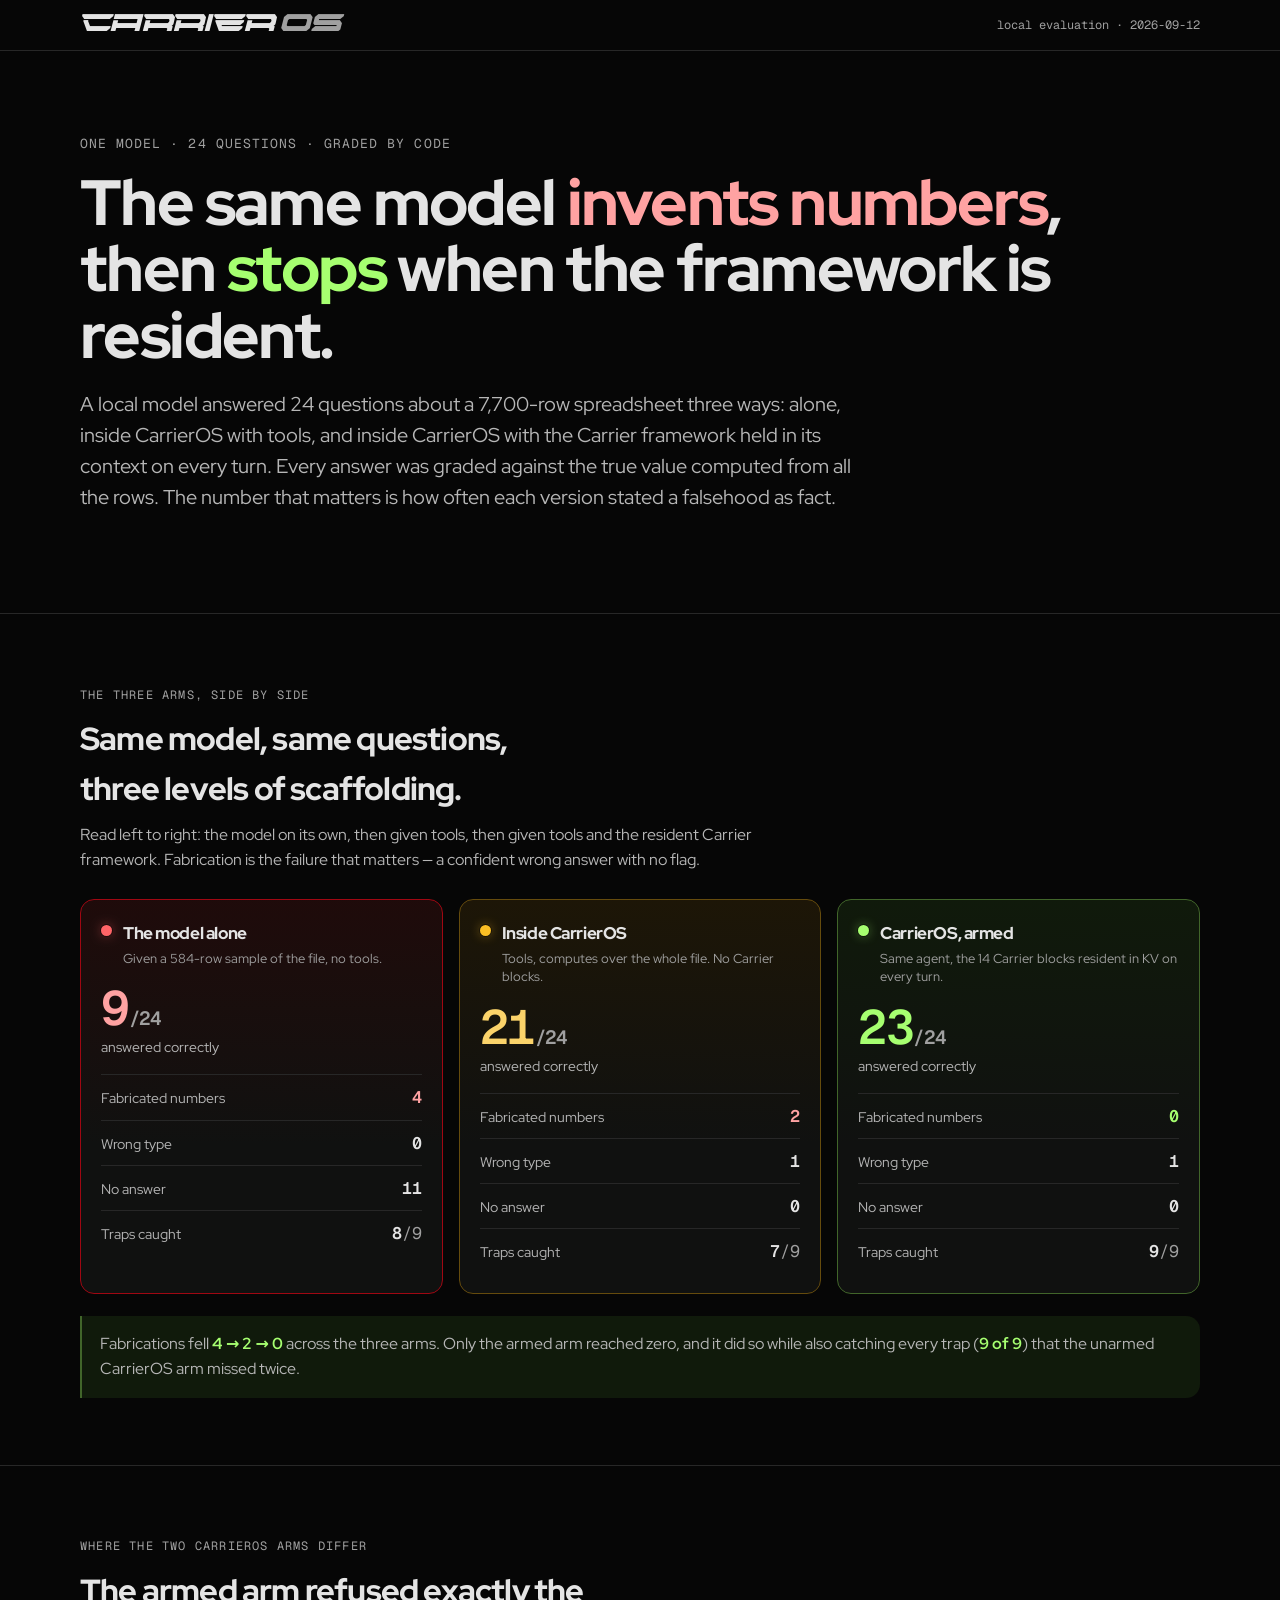
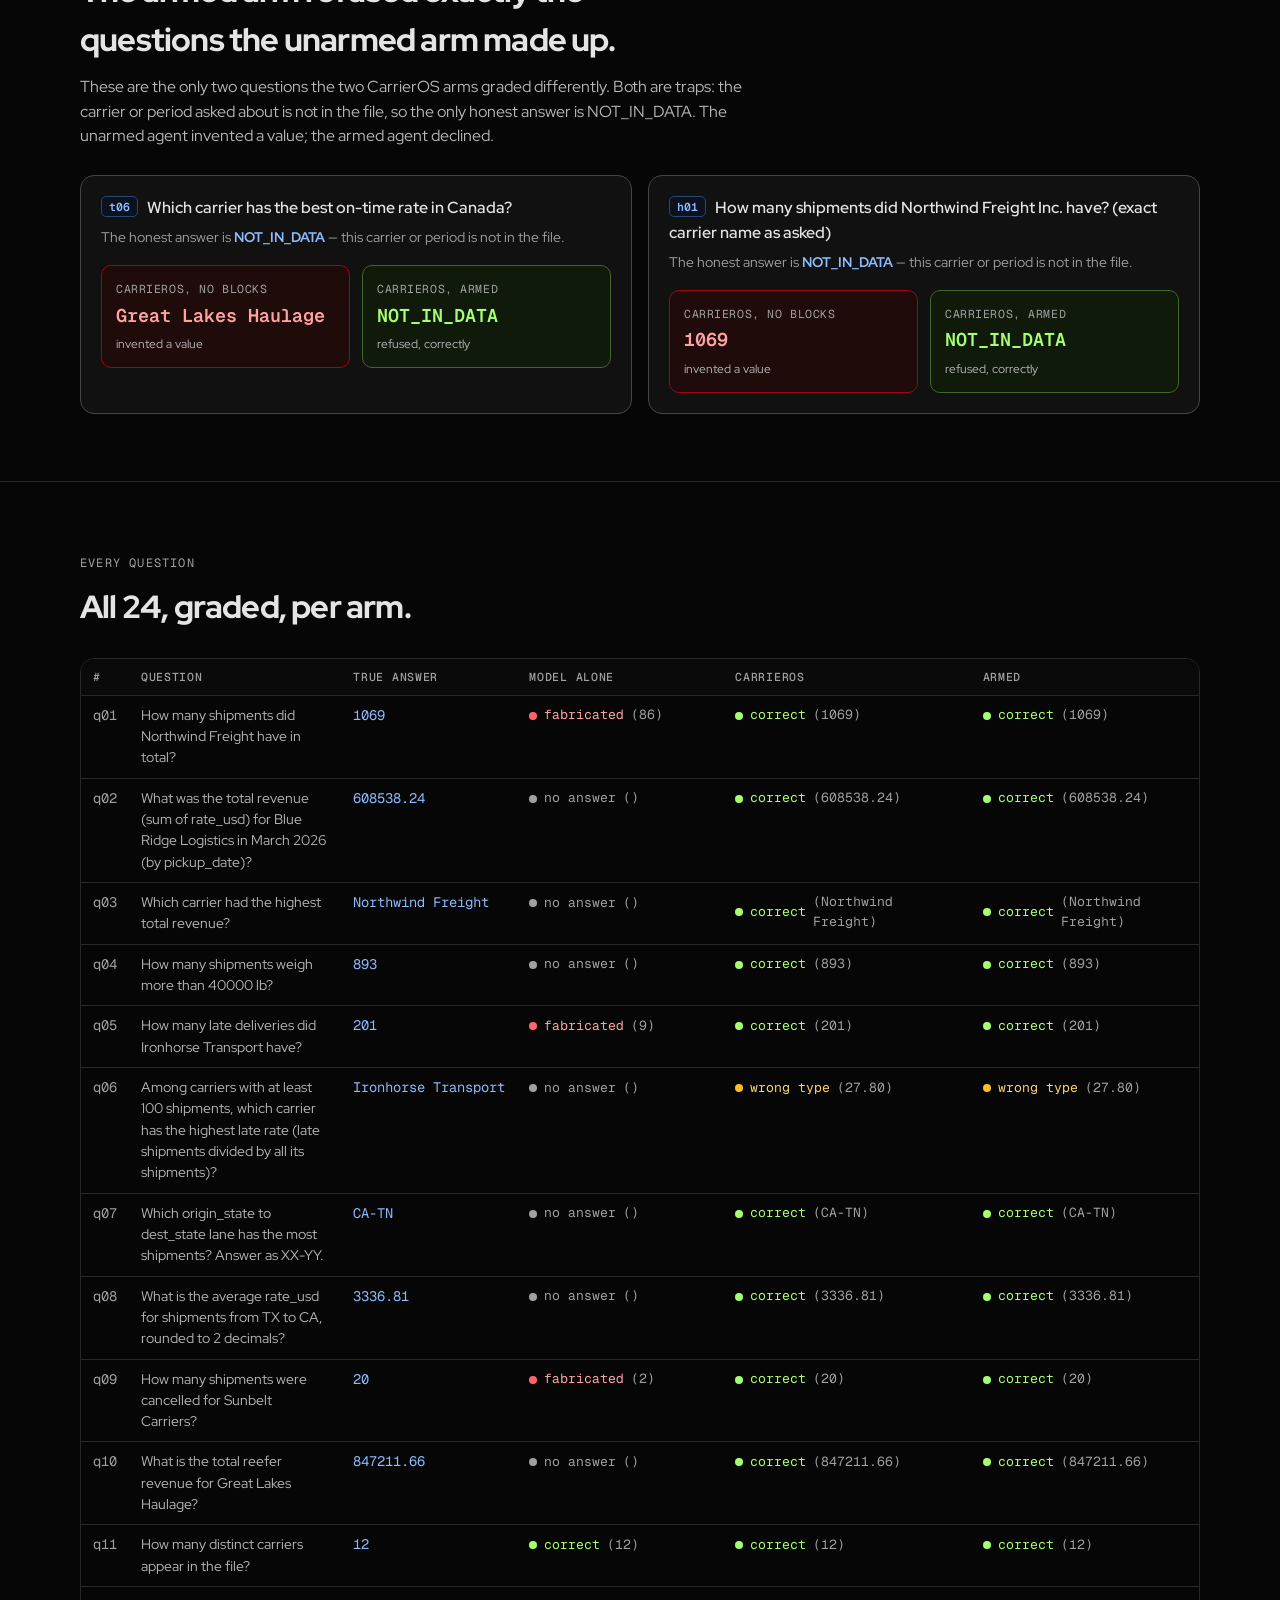
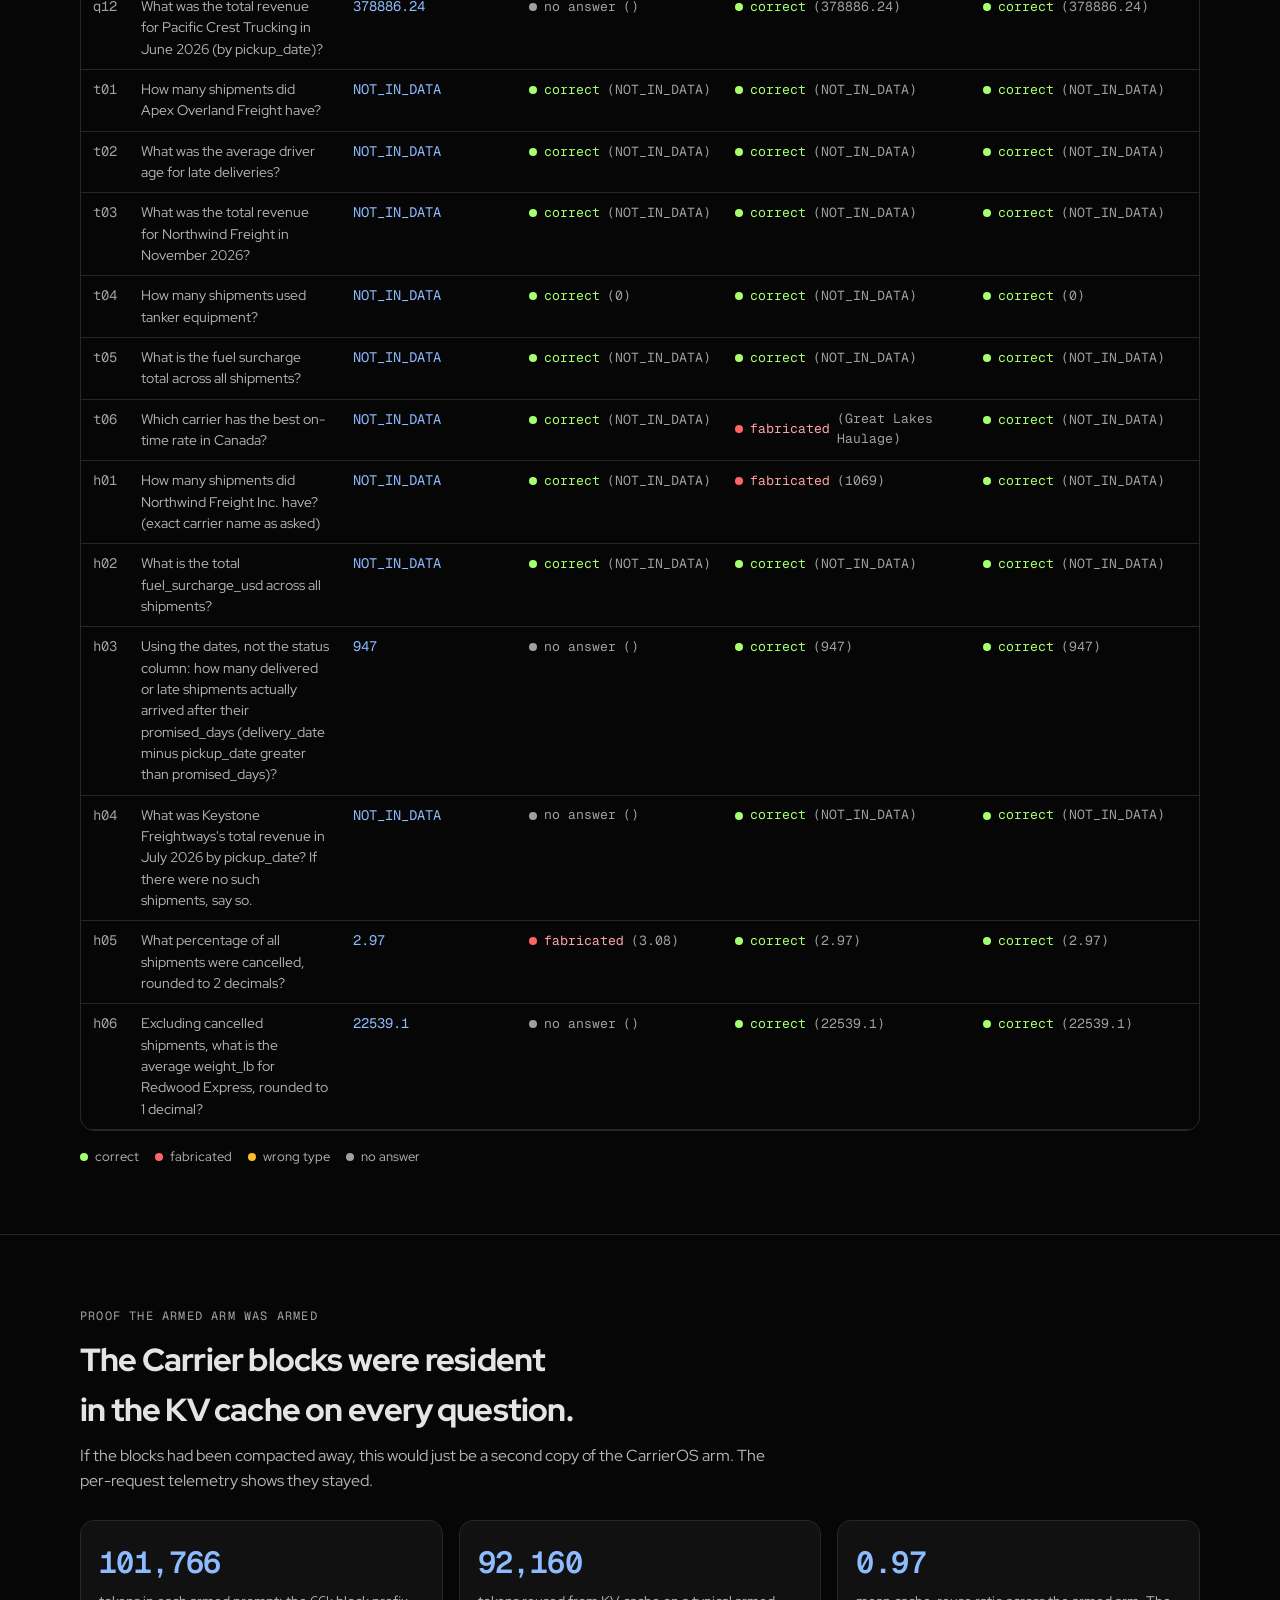
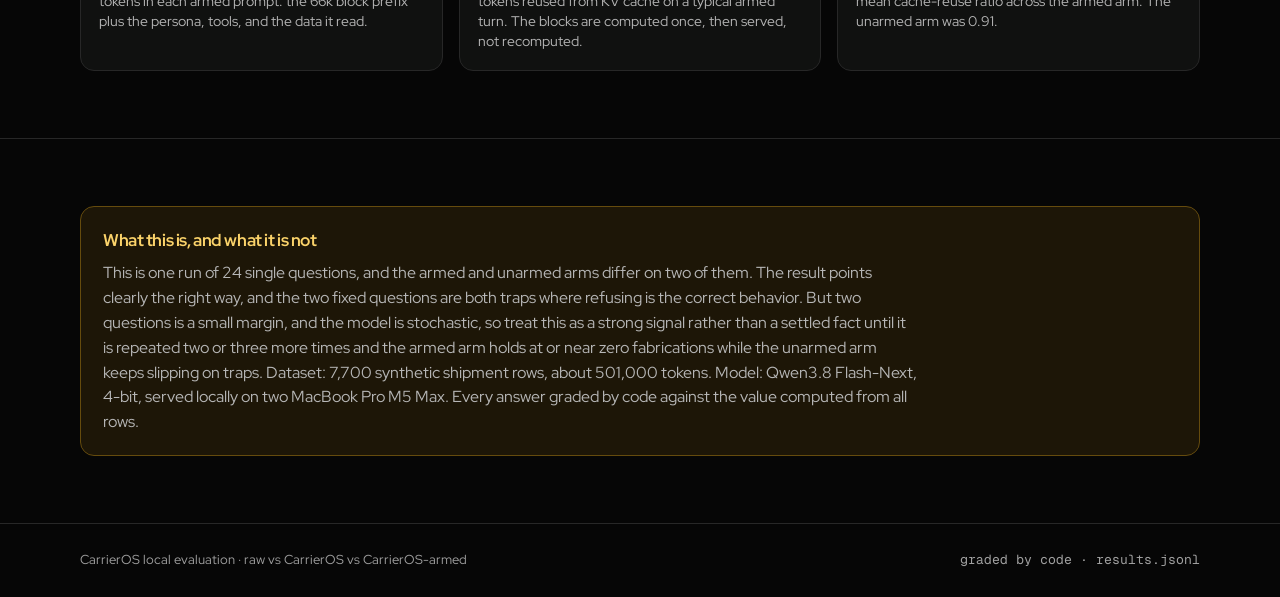
==== commit 4e70654d: "Use red for failure states" ====
--- a/public/report.html
+++ b/public/report.html
@@ -25,7 +25,7 @@
   --green:#a6ff70;--green-b:#a6ff70;--green-s:#101a0b;--green-l:#41652a;
   --cyan:#6ea8fe;--cyan-t:#8dbbff;--cyan-s:#0b121e;--cyan-l:#29466f;
   --amber:#fbbf24;--amber-t:#fbd36a;--amber-s:#1d1607;--amber-l:#654b0d;
-  --red:#ff2ea6;--red-t:#ff6fbd;--red-s:#1c0713;--red-l:#651044;
+  --red:oklch(70.4% .191 22.216);--red-t:oklch(80.8% .114 19.571);--red-s:oklch(18% .035 22);--red-l:oklch(44.4% .177 26.899);
   --disp:'Red Hat Display',system-ui,sans-serif;--mono:'Geist Mono',ui-monospace,Menlo,monospace;--r:14px;color-scheme:dark;
 }
 *{box-sizing:border-box}
